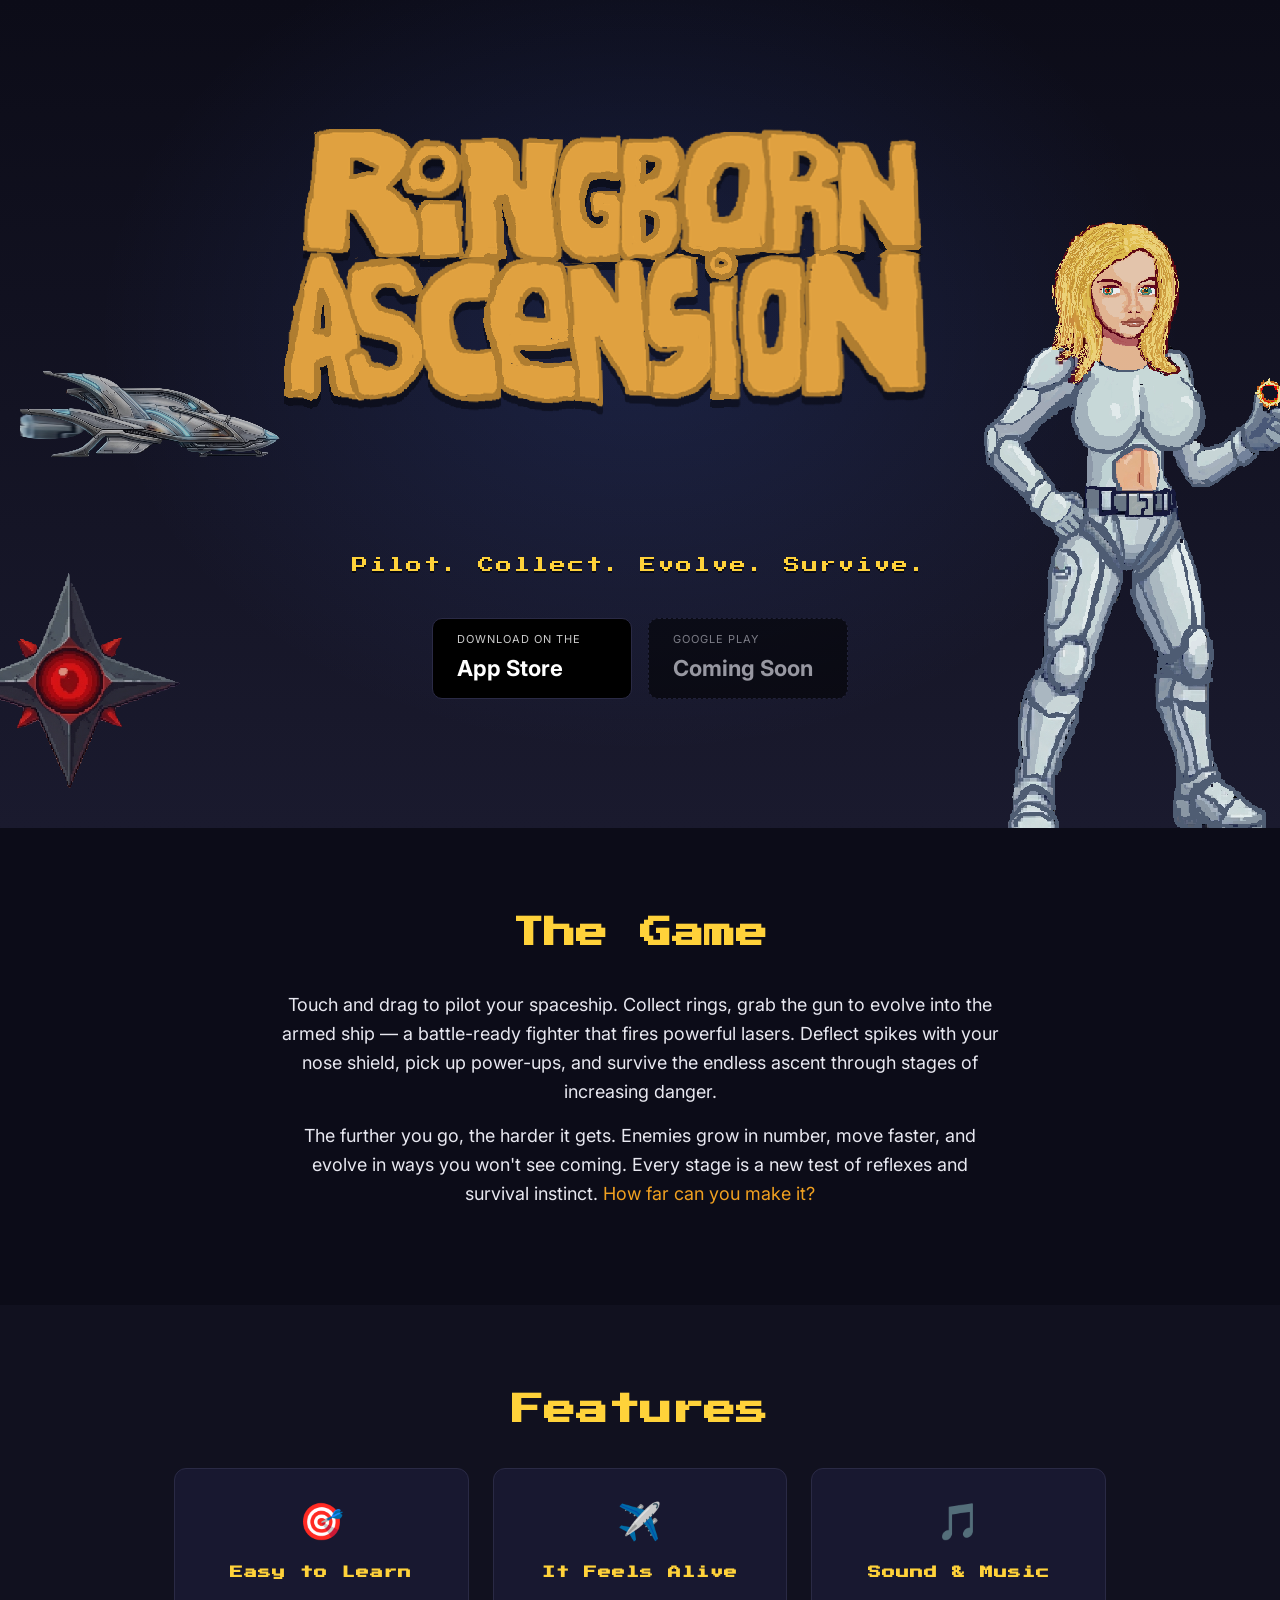
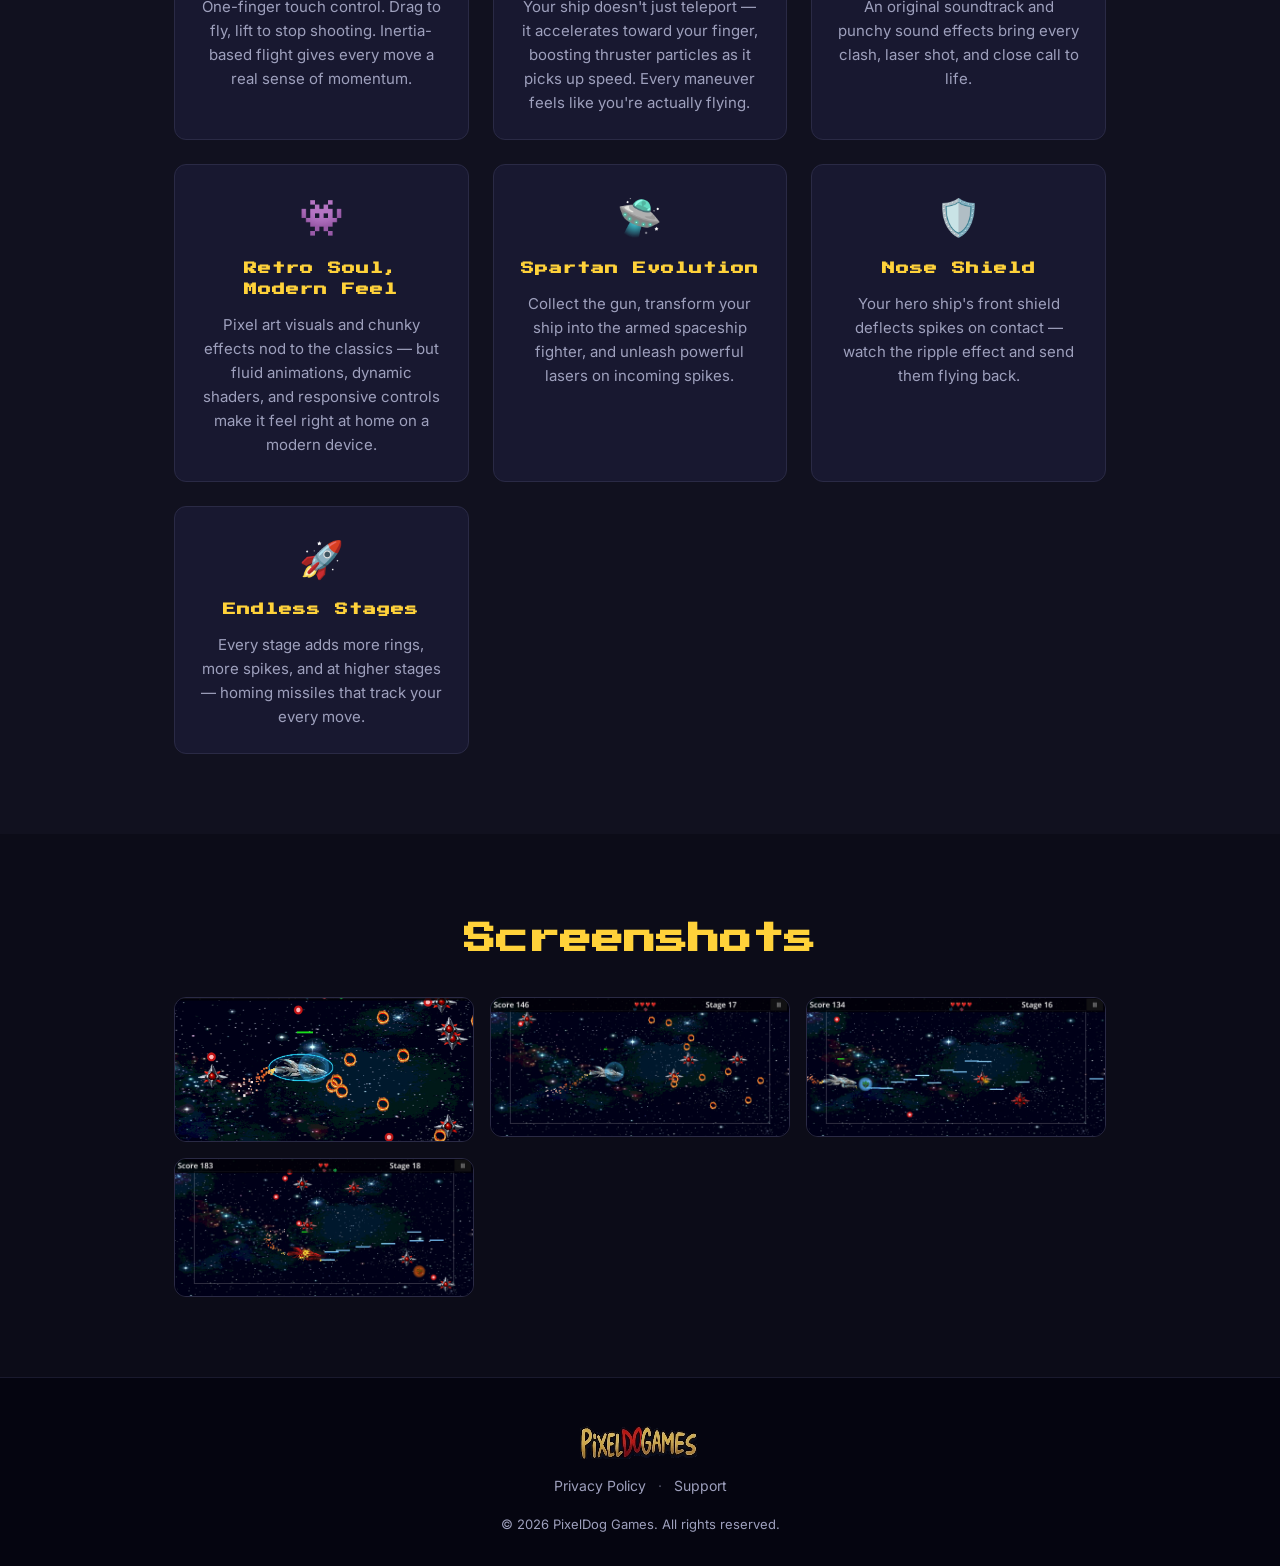
==== index.html @ 8fb65a18 "updated to be a space game" ====
<!doctype html>
<html lang="en">
<head>
  <meta charset="utf-8">
  <meta name="viewport" content="width=device-width, initial-scale=1">
  <title>Ringborn Ascension</title>
  <meta name="description" content="Ringborn Ascension — a fast-paced arcade space shooter by PixelDog Games. Pilot your ship, collect rings, arm your cannon, and survive endless waves of spikes and homing missiles.">
  <meta property="og:title" content="Ringborn Ascension">
  <meta property="og:description" content="Pilot your ship, collect rings, arm your cannon, and survive endless waves of spikes and homing missiles.">
  <meta property="og:image" content="images/title.png">
  <link rel="icon" type="image/png" href="images/hero_ship.png">
  <link rel="preconnect" href="https://fonts.googleapis.com">
  <link rel="preconnect" href="https://fonts.gstatic.com" crossorigin>
  <link href="https://fonts.googleapis.com/css2?family=Press+Start+2P&family=Inter:wght@400;600;700&display=swap" rel="stylesheet">
  <link rel="stylesheet" href="style.css">
</head>
<body>
  <header class="hero">
    <div class="hero-inner">
      <img src="images/title.png" alt="Ringborn Ascension" class="title-img">
      <p class="tagline">Pilot. Collect. Evolve. Survive.</p>

      <div class="store-badges">
        <!-- TODO: replace the # below with your actual App Store and Google Play links -->
        <a href="#" class="badge ios has-tooltip" aria-label="Download on the App Store — under development" data-tooltip="Under Development">
          <span class="badge-prefix">Download on the</span>
          <span class="badge-name">App Store</span>
        </a>
        <span class="badge android coming-soon" aria-label="Google Play — coming soon">
          <span class="badge-prefix">Google Play</span>
          <span class="badge-name">Coming Soon</span>
        </span>
      </div>
    </div>
    <img src="images/spike.png" alt="" class="hero-spike" aria-hidden="true">
    <img src="images/ringlady.png" alt="" class="hero-sprite" aria-hidden="true">
    <img src="images/hero_ship.png" alt="" class="hero-ship-deco" aria-hidden="true">
  </header>

  <section class="about">
    <div class="container">
      <h2>The Game</h2>
      <p>
        Touch and drag to pilot your spaceship. Collect rings, grab the gun to evolve into
        the armed ship — a battle-ready fighter that fires powerful lasers.
        Deflect spikes with your nose shield, pick up power-ups, and survive the
        endless ascent through stages of increasing danger.
      </p>
      <p>
        The further you go, the harder it gets. Enemies grow in number, move faster, and
        evolve in ways you won't see coming. Every stage is a new test of reflexes and survival instinct.
        <em>How far can you make it?</em>
      </p>
    </div>
  </section>

  <section class="features">
    <div class="container">
      <h2>Features</h2>
      <div class="feature-grid">
        <div class="feature">
          <div class="feature-icon">🎯</div>
          <h3>Easy to Learn</h3>
          <p>One-finger touch control. Drag to fly, lift to stop shooting. Inertia-based flight gives every move a real sense of momentum.</p>
        </div>
        <div class="feature">
          <div class="feature-icon">✈️</div>
          <h3>It Feels Alive</h3>
          <p>Your ship doesn't just teleport — it accelerates toward your finger, boosting thruster particles as it picks up speed. Every maneuver feels like you're actually flying.</p>
        </div>
        <div class="feature">
          <div class="feature-icon">🎵</div>
          <h3>Sound & Music</h3>
          <p>An original soundtrack and punchy sound effects bring every clash, laser shot, and close call to life.</p>
        </div>
        <div class="feature">
          <div class="feature-icon">👾</div>
          <h3>Retro Soul, Modern Feel</h3>
          <p>Pixel art visuals and chunky effects nod to the classics — but fluid animations, dynamic shaders, and responsive controls make it feel right at home on a modern device.</p>
        </div>
        <div class="feature">
          <div class="feature-icon">🛸</div>
          <h3>Spartan Evolution</h3>
          <p>Collect the gun, transform your ship into the armed spaceship fighter, and unleash powerful lasers on incoming spikes.</p>
        </div>
        <div class="feature">
          <div class="feature-icon">🛡️</div>
          <h3>Nose Shield</h3>
          <p>Your hero ship's front shield deflects spikes on contact — watch the ripple effect and send them flying back.</p>
        </div>
        <div class="feature">
          <div class="feature-icon">🚀</div>
          <h3>Endless Stages</h3>
          <p>Every stage adds more rings, more spikes, and at higher stages — homing missiles that track your every move.</p>
        </div>
      </div>
    </div>
  </section>

  <!-- <section class="powerups">
    <div class="container">
      <h2>Power-Ups</h2>
      <div class="powerup-grid">
        <div class="powerup">
          <span class="powerup-dot" style="background:#ffffff"></span>
          <div>
            <h4>Health</h4>
            <p>Restores your full health bar.</p>
          </div>
        </div>
        <div class="powerup">
          <span class="powerup-dot" style="background:#2659ff"></span>
          <div>
            <h4>Blue Laser</h4>
            <p>Triples your laser damage — punch through spikes in fewer shots.</p>
          </div>
        </div>
        <div class="powerup">
          <span class="powerup-dot" style="background:#ff66ff"></span>
          <div>
            <h4>Fast Laser</h4>
            <p>Quadruples your fire rate. Hold and watch the bullets fly.</p>
          </div>
        </div>
        <div class="powerup">
          <span class="powerup-dot" style="background:#ff760d"></span>
          <div>
            <h4>Ball Laser</h4>
            <p>Fires a glowing orb that explodes on impact, launching eight lasers in every direction.</p>
          </div>
        </div>
        <div class="powerup">
          <span class="powerup-dot" style="background:#1affd9"></span>
          <div>
            <h4>Shield</h4>
            <p>Five seconds of total invincibility. Run straight through anything.</p>
          </div>
        </div>
        <div class="powerup">
          <span class="powerup-dot" style="background:#ffd933"></span>
          <div>
            <h4>Armor</h4>
            <p>Halves the damage you take from every hit. Your ship glows blue while active.</p>
          </div>
        </div>
      </div>
    </div>
  </section> -->

  <section class="screenshots">
    <div class="container">
      <h2>Screenshots</h2>
      <div class="shot-grid">
        <img src="images/Screenshot1.png" alt="Hero ship with shield deflecting spikes" class="shot">
        <img src="images/Screenshot2.png" alt="Hero ship flying through rings with thruster trail" class="shot">
        <img src="images/Screenshot3.png" alt="Spartan ship firing blue lasers at spikes" class="shot">
        <img src="images/Screenshot4.png" alt="Spartan ship firing blue lasers at spikes" class="shot">
      </div>
    </div>
  </section>

  <div id="lightbox" class="lightbox" role="dialog" aria-modal="true" aria-label="Screenshot preview">
    <button class="lightbox-close" aria-label="Close">&times;</button>
    <img class="lightbox-img" alt="">
  </div>

  <footer>
    <div class="container footer-inner">
      <img src="images/studio.png" alt="PixelDog Games" class="studio-logo">
      <div class="footer-links">
        <a href="privacy.html">Privacy Policy</a>
        <span class="sep">·</span>
        <a href="support.html">Support</a>
      </div>
      <p class="copy">© <span id="year"></span> PixelDog Games. All rights reserved.</p>
    </div>
  </footer>

  <script>
    document.getElementById('year').textContent = new Date().getFullYear();

    // Lightbox
    (function() {
      var lb = document.getElementById('lightbox');
      var lbImg = lb.querySelector('.lightbox-img');
      var closeBtn = lb.querySelector('.lightbox-close');

      document.querySelectorAll('.shot').forEach(function(img) {
        img.addEventListener('click', function() {
          lbImg.src = img.src;
          lbImg.alt = img.alt;
          lb.classList.add('open');
          document.body.style.overflow = 'hidden';
        });
      });

      function close() {
        lb.classList.remove('open');
        document.body.style.overflow = '';
        lbImg.src = '';
      }

      closeBtn.addEventListener('click', close);
      lb.addEventListener('click', function(e) {
        if (e.target === lb) close();
      });
      document.addEventListener('keydown', function(e) {
        if (e.key === 'Escape' && lb.classList.contains('open')) close();
      });
    })();
  </script>
</body>
</html>
---- style.css ----
/* ===== Base ===== */
:root {
  --bg: #0c0c18;
  --panel: #11111f;
  --panel-2: #181830;
  --gold: #ffd23a;
  --gold-2: #f0a020;
  --text: #e8e8f0;
  --muted: #9ea0bd;
  --accent: #4d7cff;
}

* { box-sizing: border-box; }

html, body {
  margin: 0;
  padding: 0;
  background: var(--bg);
  color: var(--text);
  font-family: 'Inter', -apple-system, BlinkMacSystemFont, sans-serif;
  line-height: 1.6;
}

a { color: var(--accent); text-decoration: none; }
a:hover { text-decoration: underline; }

.container { max-width: 980px; margin: 0 auto; padding: 0 24px; }

/* ===== Hero ===== */
.hero {
  position: relative;
  min-height: 92vh;
  display: flex;
  align-items: center;
  justify-content: center;
  text-align: center;
  background:
    radial-gradient(ellipse at 50% 40%, rgba(77, 124, 255, 0.15), transparent 60%),
    linear-gradient(180deg, #0c0c18 0%, #1a1a2e 100%);
  overflow: hidden;
  padding: 60px 24px 120px;
}

.hero-inner { position: relative; z-index: 2; max-width: 800px; }

.title-img {
  max-width: 100%;
  width: min(720px, 90vw);
  height: auto;
  image-rendering: pixelated;
  image-rendering: crisp-edges;
  filter: drop-shadow(0 8px 0 rgba(0, 0, 0, 0.4));
}

.tagline {
  font-family: 'Press Start 2P', monospace;
  font-size: clamp(12px, 1.4vw, 16px);
  color: var(--gold);
  letter-spacing: 2px;
  margin: 20px 0 40px;
  text-shadow: 0 2px 0 rgba(0, 0, 0, 0.6);
}

.hero-sprite {
  position: absolute;
  right: -20px;
  bottom: -10px;
  width: min(320px, 28vw);
  opacity: 0.92;
  image-rendering: pixelated;
  image-rendering: crisp-edges;
  pointer-events: none;
  z-index: 1;
}

.hero-ship-deco {
  position: absolute;
  left: 20px;
  top: 50%;
  transform: translateY(-50%);
  width: min(260px, 22vw);
  opacity: 0.70;
  image-rendering: pixelated;
  image-rendering: crisp-edges;
  pointer-events: none;
  z-index: 1;
  animation: shipFloat 5s ease-in-out infinite;
}

@keyframes shipFloat {
  0%, 100% { transform: translateY(-50%) translateY(0px); }
  50%       { transform: translateY(-50%) translateY(-18px); }
}

.hero-spike {
  position: absolute;
  left: -40px;
  bottom: 40px;
  width: min(220px, 22vw);
  opacity: 0.85;
  image-rendering: pixelated;
  pointer-events: none;
  z-index: 1;
  animation: spikeBob 4s ease-in-out infinite;
}

@keyframes spikeBob {
  0%, 100% { transform: translateY(0) rotate(0deg); }
  50%      { transform: translateY(-20px) rotate(8deg); }
}

/* ===== Store badges ===== */
.store-badges {
  display: flex;
  gap: 16px;
  justify-content: center;
  flex-wrap: wrap;
}

.badge {
  display: inline-flex;
  flex-direction: column;
  align-items: flex-start;
  padding: 12px 24px;
  background: #000;
  border: 1px solid #2a2a45;
  border-radius: 10px;
  color: #fff;
  text-decoration: none;
  font-family: 'Inter', sans-serif;
  transition: transform 0.15s ease, border-color 0.15s ease;
  min-width: 200px;
}

.badge:hover {
  transform: translateY(-2px);
  border-color: var(--gold);
  text-decoration: none;
}

.badge.coming-soon {
  opacity: 0.55;
  cursor: default;
  border-style: dashed;
}

.badge.coming-soon:hover {
  transform: none;
  border-color: #2a2a45;
}

/* ===== Tooltip ===== */
.has-tooltip { position: relative; }

.has-tooltip::before,
.has-tooltip::after {
  position: absolute;
  left: 50%;
  transform: translateX(-50%) translateY(4px);
  opacity: 0;
  pointer-events: none;
  transition: opacity 0.15s ease, transform 0.15s ease;
}

.has-tooltip::before {
  content: attr(data-tooltip);
  bottom: calc(100% + 10px);
  background: var(--gold);
  color: #1a1a2e;
  font-family: 'Press Start 2P', monospace;
  font-size: 11px;
  letter-spacing: 1px;
  padding: 8px 14px;
  border-radius: 6px;
  white-space: nowrap;
  box-shadow: 0 4px 12px rgba(0, 0, 0, 0.5);
}

.has-tooltip::after {
  content: '';
  bottom: calc(100% + 4px);
  border: 6px solid transparent;
  border-top-color: var(--gold);
}

.has-tooltip:hover::before,
.has-tooltip:hover::after,
.has-tooltip:focus::before,
.has-tooltip:focus::after {
  opacity: 1;
  transform: translateX(-50%) translateY(0);
}

.badge-prefix {
  font-size: 11px;
  color: #cccccc;
  text-transform: uppercase;
  letter-spacing: 1px;
}

.badge-name {
  font-size: 22px;
  font-weight: 700;
  margin-top: 2px;
}

/* ===== Sections ===== */
section { padding: 80px 0; }

section h2 {
  font-family: 'Press Start 2P', monospace;
  font-size: clamp(22px, 3vw, 32px);
  color: var(--gold);
  margin: 0 0 32px;
  text-align: center;
}

.about p {
  font-size: 18px;
  color: var(--text);
  max-width: 720px;
  margin: 0 auto 16px;
  text-align: center;
}

.about em { color: var(--gold-2); font-style: normal; }

/* ===== Features ===== */
.features { background: var(--panel); }

.feature-grid {
  display: grid;
  grid-template-columns: repeat(auto-fit, minmax(220px, 1fr));
  gap: 24px;
}

.feature {
  background: var(--panel-2);
  border: 1px solid #2a2a45;
  border-radius: 12px;
  padding: 24px;
  text-align: center;
  transition: border-color 0.2s ease, transform 0.2s ease;
}

.feature:hover {
  border-color: var(--gold);
  transform: translateY(-2px);
}

.feature-icon { font-size: 36px; margin-bottom: 12px; }

.feature h3 {
  font-family: 'Press Start 2P', monospace;
  font-size: 13px;
  color: var(--gold);
  margin: 0 0 12px;
  letter-spacing: 1px;
}

.feature p { color: var(--muted); margin: 0; font-size: 15px; }

/* ===== Power-ups ===== */
.powerups { background: var(--panel); }

.powerup-grid {
  display: grid;
  grid-template-columns: repeat(auto-fit, minmax(280px, 1fr));
  gap: 18px;
}

.powerup {
  display: flex;
  align-items: flex-start;
  gap: 16px;
  background: var(--panel-2);
  border: 1px solid #2a2a45;
  border-radius: 12px;
  padding: 20px;
  transition: border-color 0.2s ease, transform 0.2s ease;
}

.powerup:hover {
  border-color: var(--gold);
  transform: translateY(-2px);
}

.powerup-dot {
  display: block;
  flex: 0 0 24px;
  width: 24px;
  height: 24px;
  border-radius: 50%;
  margin-top: 4px;
  box-shadow: 0 0 12px currentColor;
}

.powerup h4 {
  font-family: 'Press Start 2P', monospace;
  font-size: 13px;
  color: var(--gold);
  margin: 0 0 8px;
  letter-spacing: 1px;
}

.powerup p {
  color: var(--muted);
  margin: 0;
  font-size: 14px;
  line-height: 1.5;
}

/* ===== Screenshots ===== */
.hint {
  text-align: center;
  color: var(--muted);
  font-size: 14px;
  margin: -16px 0 32px;
}

.hint code {
  background: var(--panel-2);
  padding: 2px 8px;
  border-radius: 4px;
  color: var(--gold);
  font-size: 13px;
}

.shot-grid {
  display: grid;
  grid-template-columns: repeat(auto-fit, minmax(240px, 1fr));
  gap: 16px;
}

.shot {
  width: 100%;
  height: auto;
  border-radius: 12px;
  border: 1px solid #2a2a45;
  background: var(--panel-2);
  display: block;
  transition: transform 0.2s ease, border-color 0.2s ease;
}

.shot:hover {
  transform: translateY(-4px);
  border-color: var(--gold);
  cursor: zoom-in;
}

/* ===== Lightbox ===== */
.lightbox {
  position: fixed;
  inset: 0;
  background: rgba(0, 0, 0, 0.92);
  display: none;
  align-items: center;
  justify-content: center;
  z-index: 1000;
  padding: 40px;
  cursor: zoom-out;
}

.lightbox.open { display: flex; }

.lightbox-img {
  max-width: 100%;
  max-height: 100%;
  border-radius: 12px;
  border: 1px solid var(--gold);
  box-shadow: 0 20px 60px rgba(0, 0, 0, 0.6);
  image-rendering: auto;
}

.lightbox-close {
  position: absolute;
  top: 20px;
  right: 24px;
  background: transparent;
  border: none;
  color: #fff;
  font-size: 48px;
  line-height: 1;
  cursor: pointer;
  padding: 8px 16px;
  font-family: inherit;
  opacity: 0.7;
  transition: opacity 0.15s ease;
}

.lightbox-close:hover { opacity: 1; }

/* ===== Footer ===== */
footer {
  background: #050510;
  padding: 48px 0 32px;
  border-top: 1px solid #1a1a2e;
}

.footer-inner {
  display: flex;
  flex-direction: column;
  align-items: center;
  gap: 16px;
}

.studio-logo {
  width: 120px;
  height: auto;
  opacity: 0.85;
  image-rendering: pixelated;
}

.footer-links { color: var(--muted); font-size: 14px; }
.footer-links a { color: var(--muted); }
.footer-links a:hover { color: var(--gold); }
.sep { margin: 0 8px; opacity: 0.5; }

.copy { color: var(--muted); font-size: 13px; margin: 0; }

/* ===== Mobile ===== */
@media (max-width: 720px) {
  .hero { min-height: auto; padding: 60px 20px 80px; }
  .hero-sprite, .hero-spike, .hero-ship-deco { display: none; }
  section { padding: 56px 0; }
  .badge { min-width: 0; flex: 1; }
}
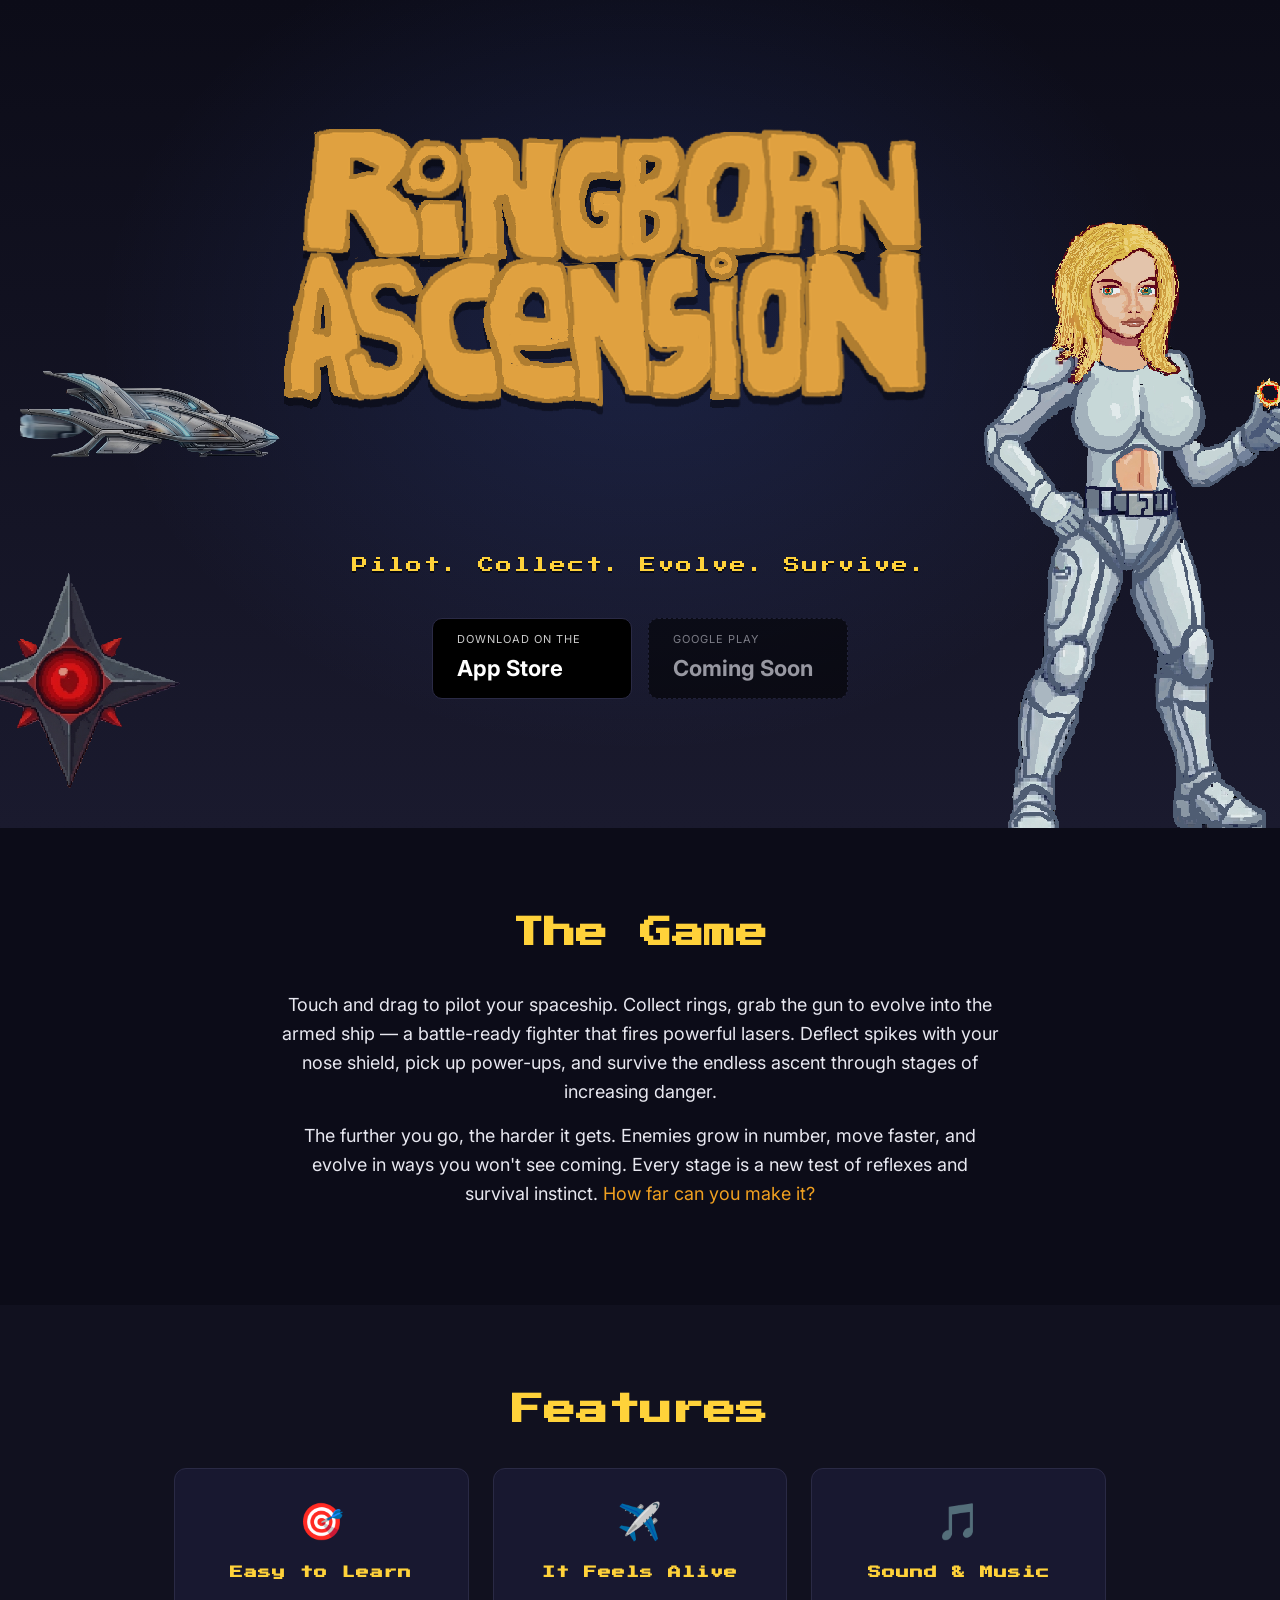
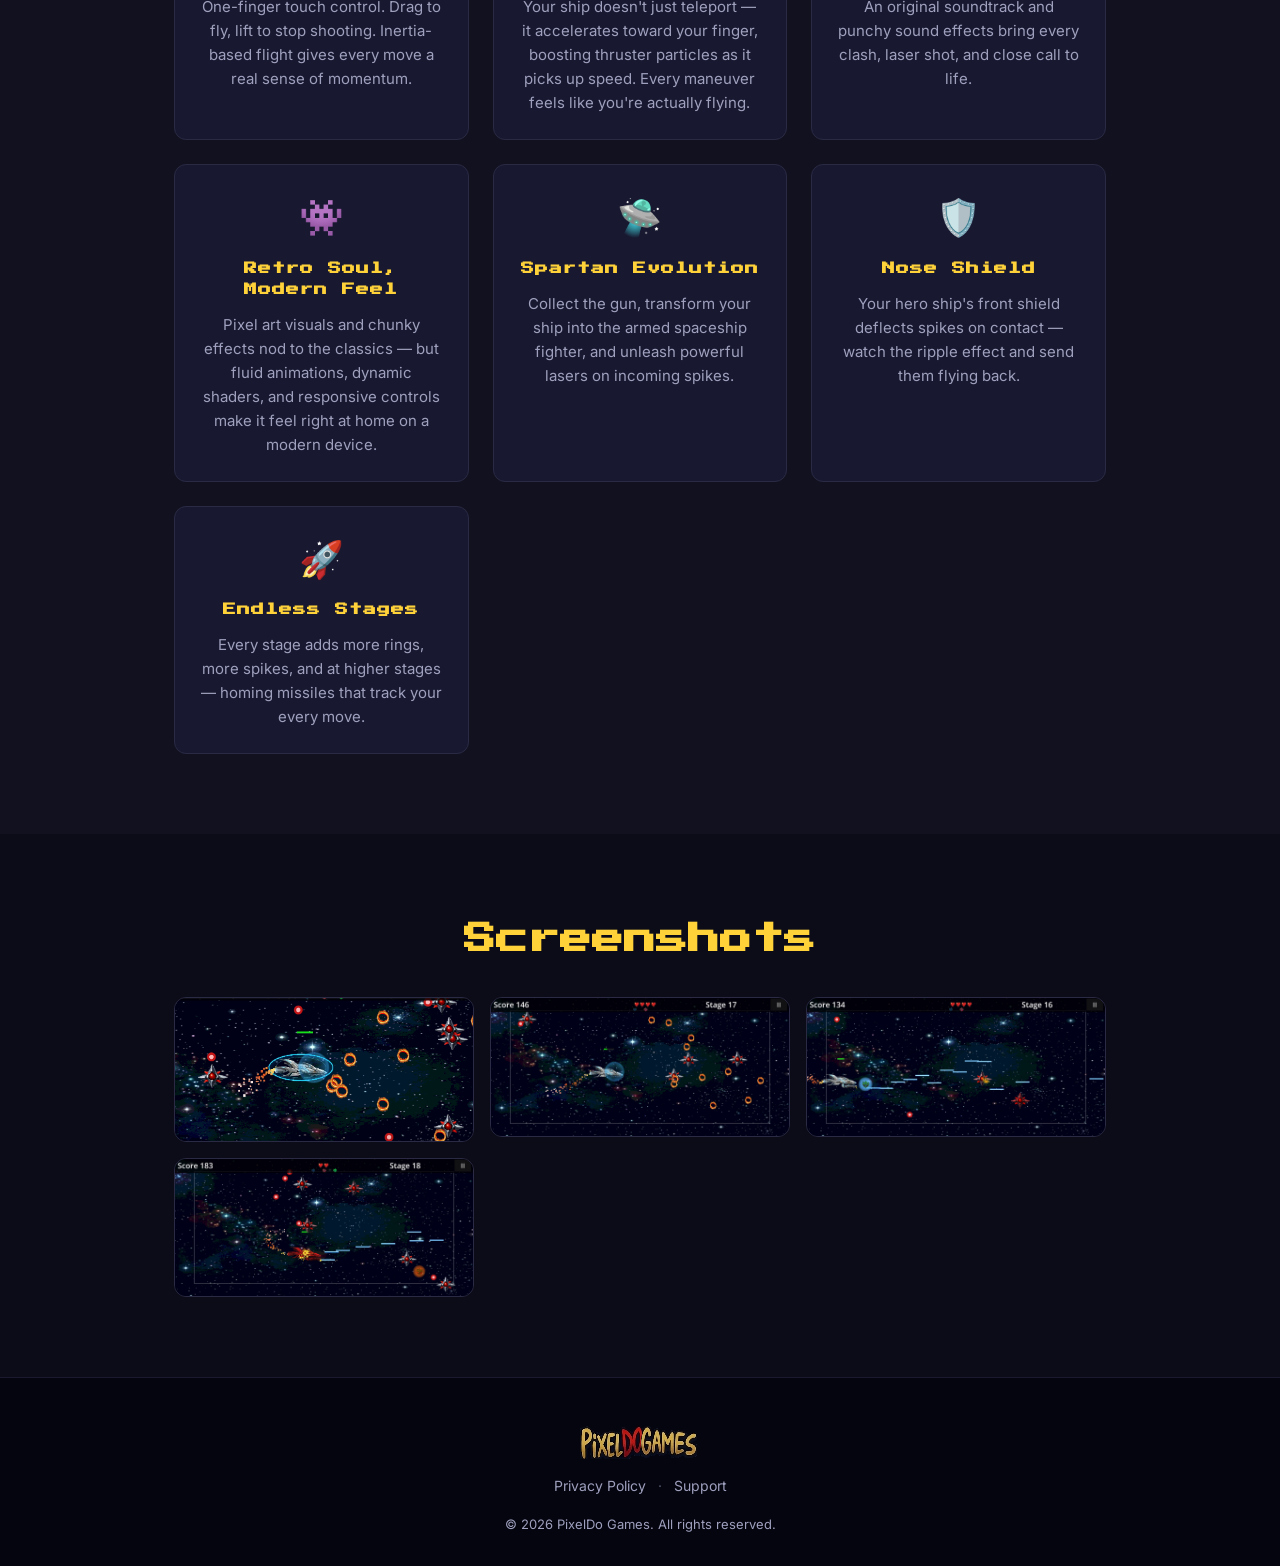
==== commit af0f9f35: "updated to be a space game" ====
--- a/index.html
+++ b/index.html
@@ -4,7 +4,7 @@
   <meta charset="utf-8">
   <meta name="viewport" content="width=device-width, initial-scale=1">
   <title>Ringborn Ascension</title>
-  <meta name="description" content="Ringborn Ascension — a fast-paced arcade space shooter by PixelDog Games. Pilot your ship, collect rings, arm your cannon, and survive endless waves of spikes and homing missiles.">
+  <meta name="description" content="Ringborn Ascension — a fast-paced arcade space shooter by PixelDo Games. Pilot your ship, collect rings, arm your cannon, and survive endless waves of spikes and homing missiles.">
   <meta property="og:title" content="Ringborn Ascension">
   <meta property="og:description" content="Pilot your ship, collect rings, arm your cannon, and survive endless waves of spikes and homing missiles.">
   <meta property="og:image" content="images/title.png">
@@ -166,13 +166,13 @@
 
   <footer>
     <div class="container footer-inner">
-      <img src="images/studio.png" alt="PixelDog Games" class="studio-logo">
+      <img src="images/studio.png" alt="PixelDo Games" class="studio-logo">
       <div class="footer-links">
         <a href="privacy.html">Privacy Policy</a>
         <span class="sep">·</span>
         <a href="support.html">Support</a>
       </div>
-      <p class="copy">© <span id="year"></span> PixelDog Games. All rights reserved.</p>
+      <p class="copy">© <span id="year"></span> PixelDo Games. All rights reserved.</p>
     </div>
   </footer>
 
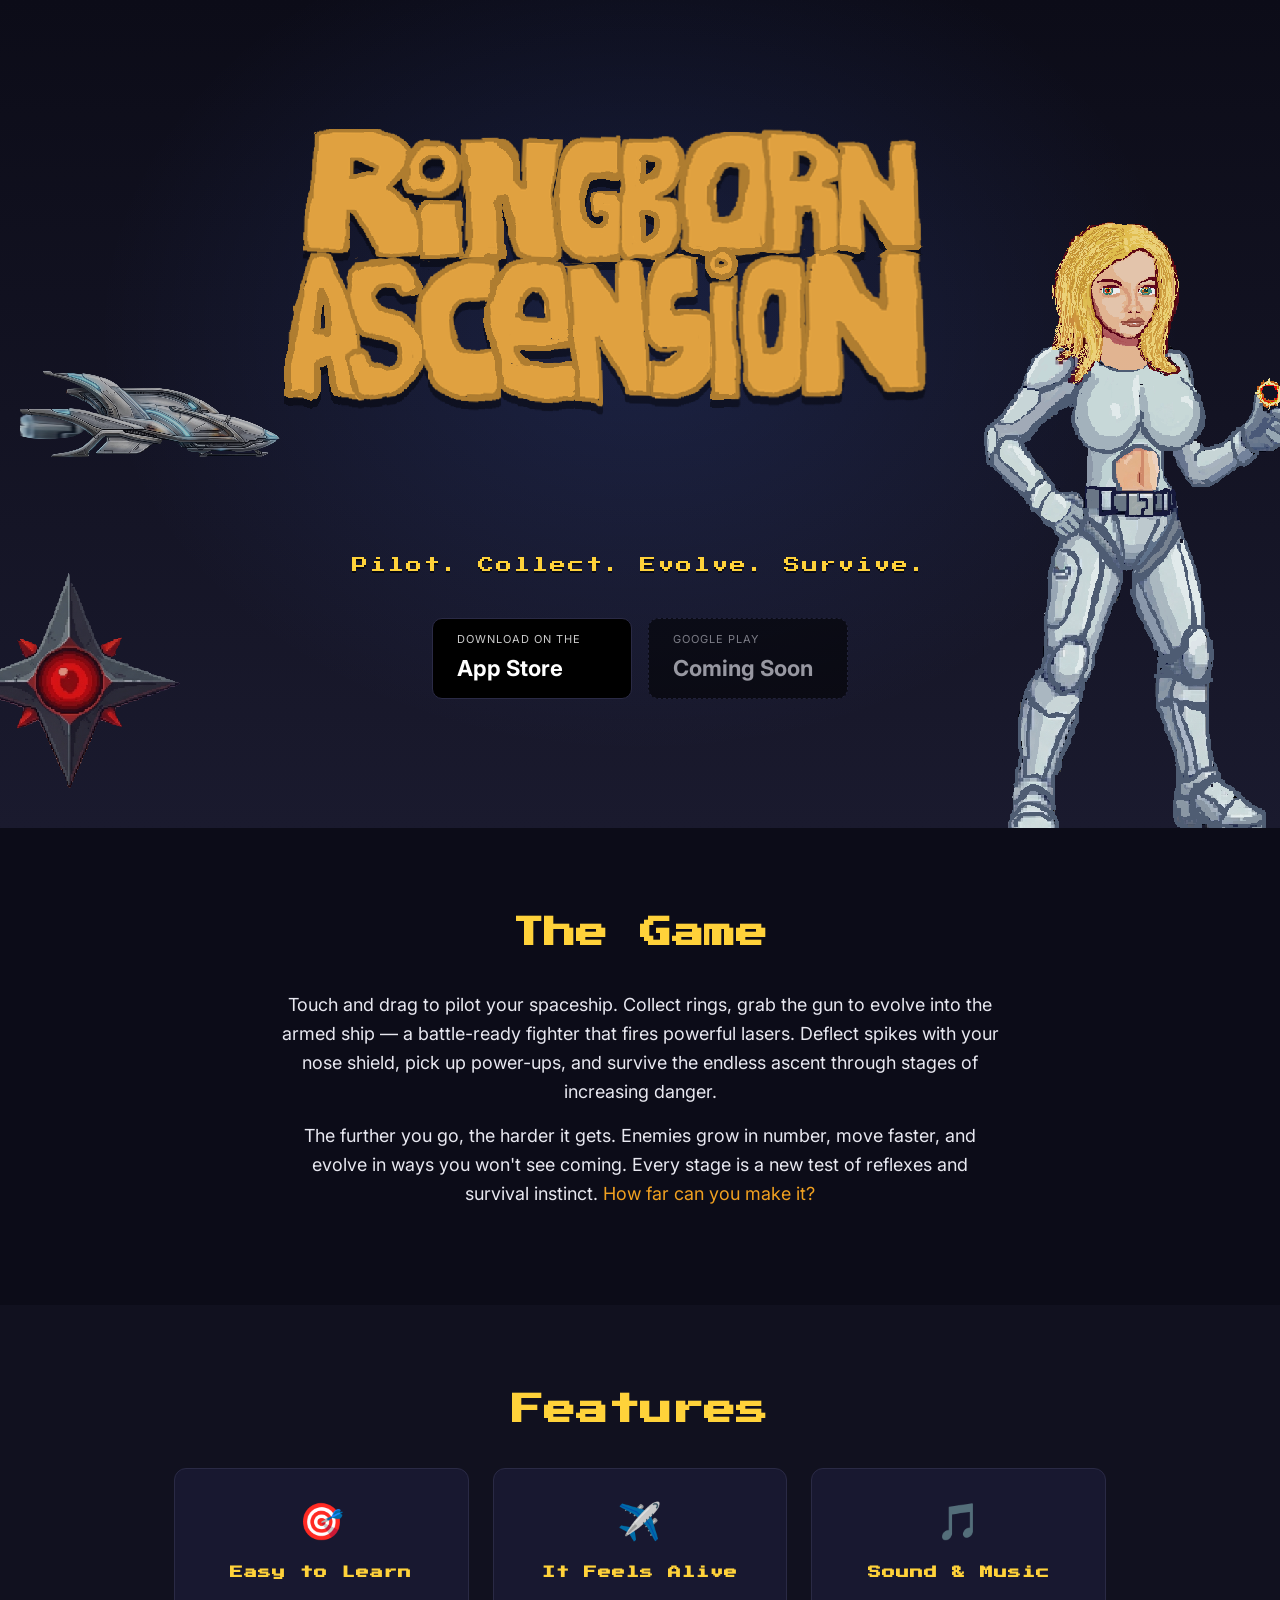
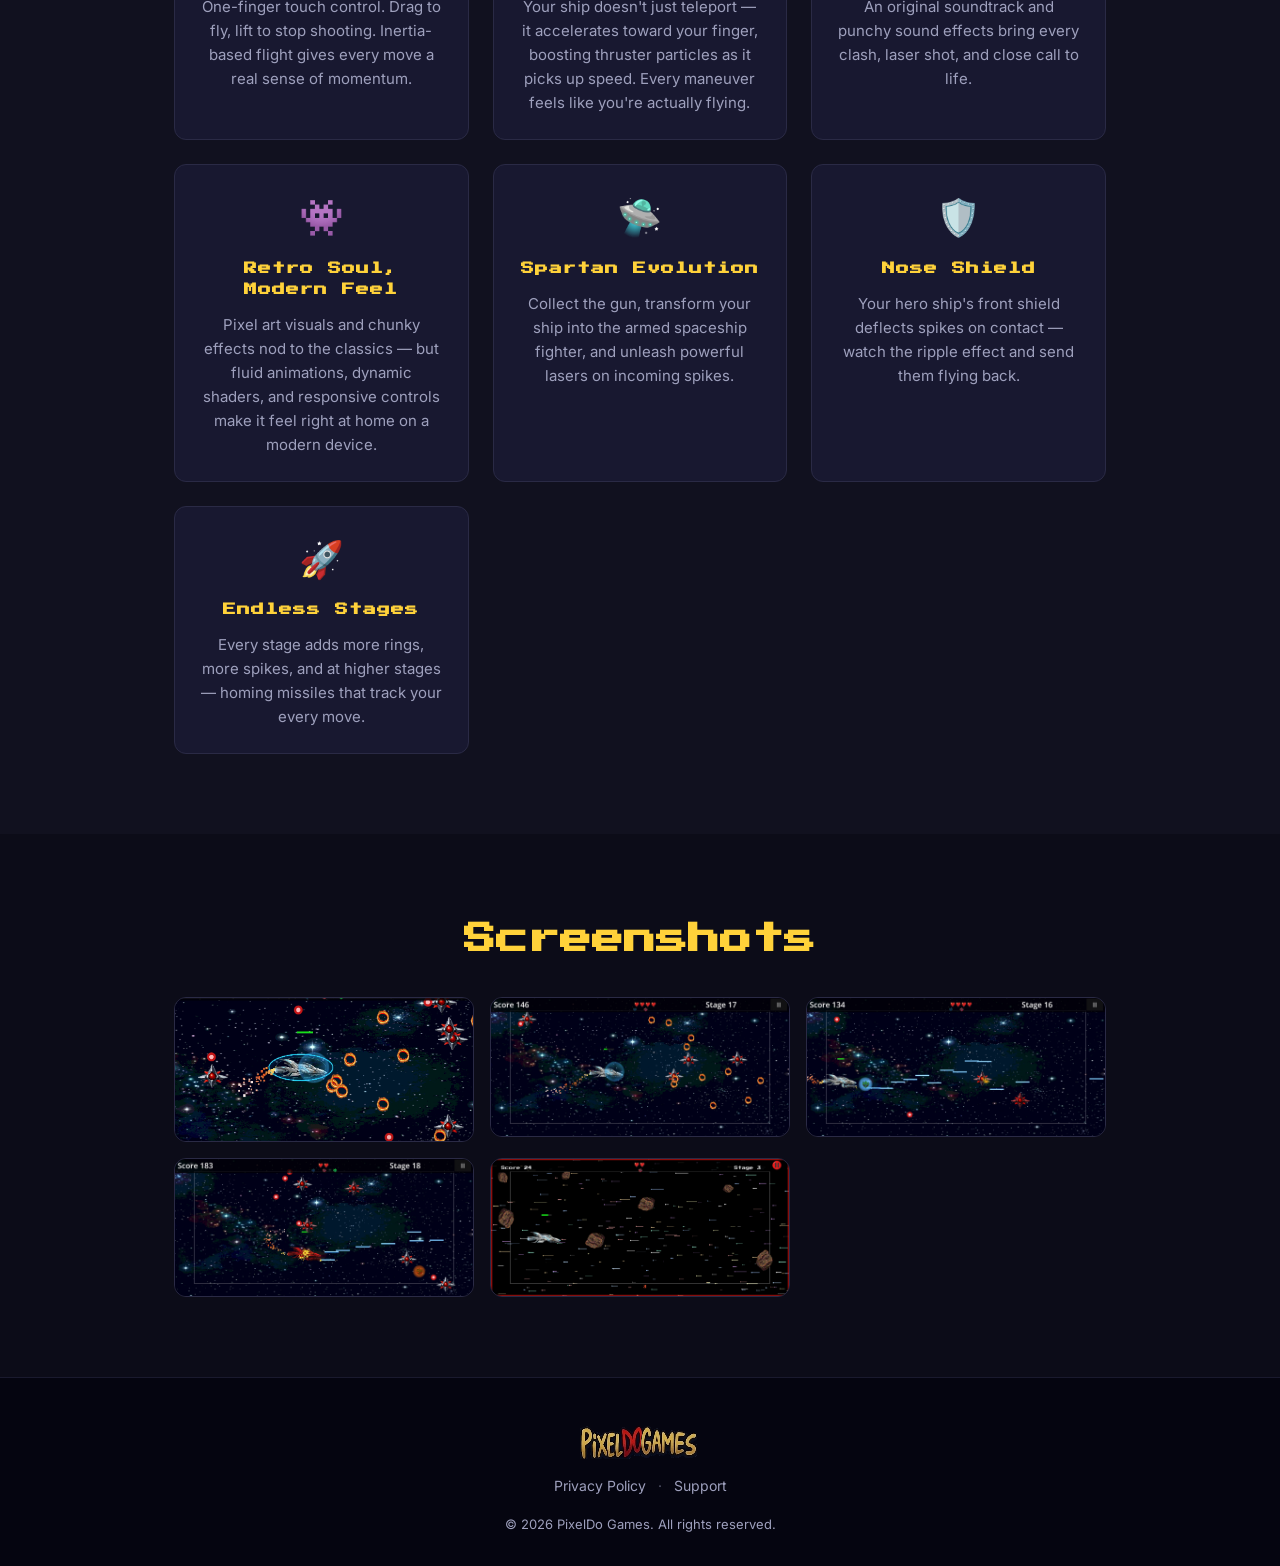
==== commit feaa389c: "fix a lot of the code and improved" ====
--- a/index.html
+++ b/index.html
@@ -155,6 +155,7 @@
         <img src="images/Screenshot2.png" alt="Hero ship flying through rings with thruster trail" class="shot">
         <img src="images/Screenshot3.png" alt="Spartan ship firing blue lasers at spikes" class="shot">
         <img src="images/Screenshot4.png" alt="Spartan ship firing blue lasers at spikes" class="shot">
+        <img src="images/Screenshot5.png" alt="Spartan ship firing blue lasers at spikes" class="shot">
       </div>
     </div>
   </section>
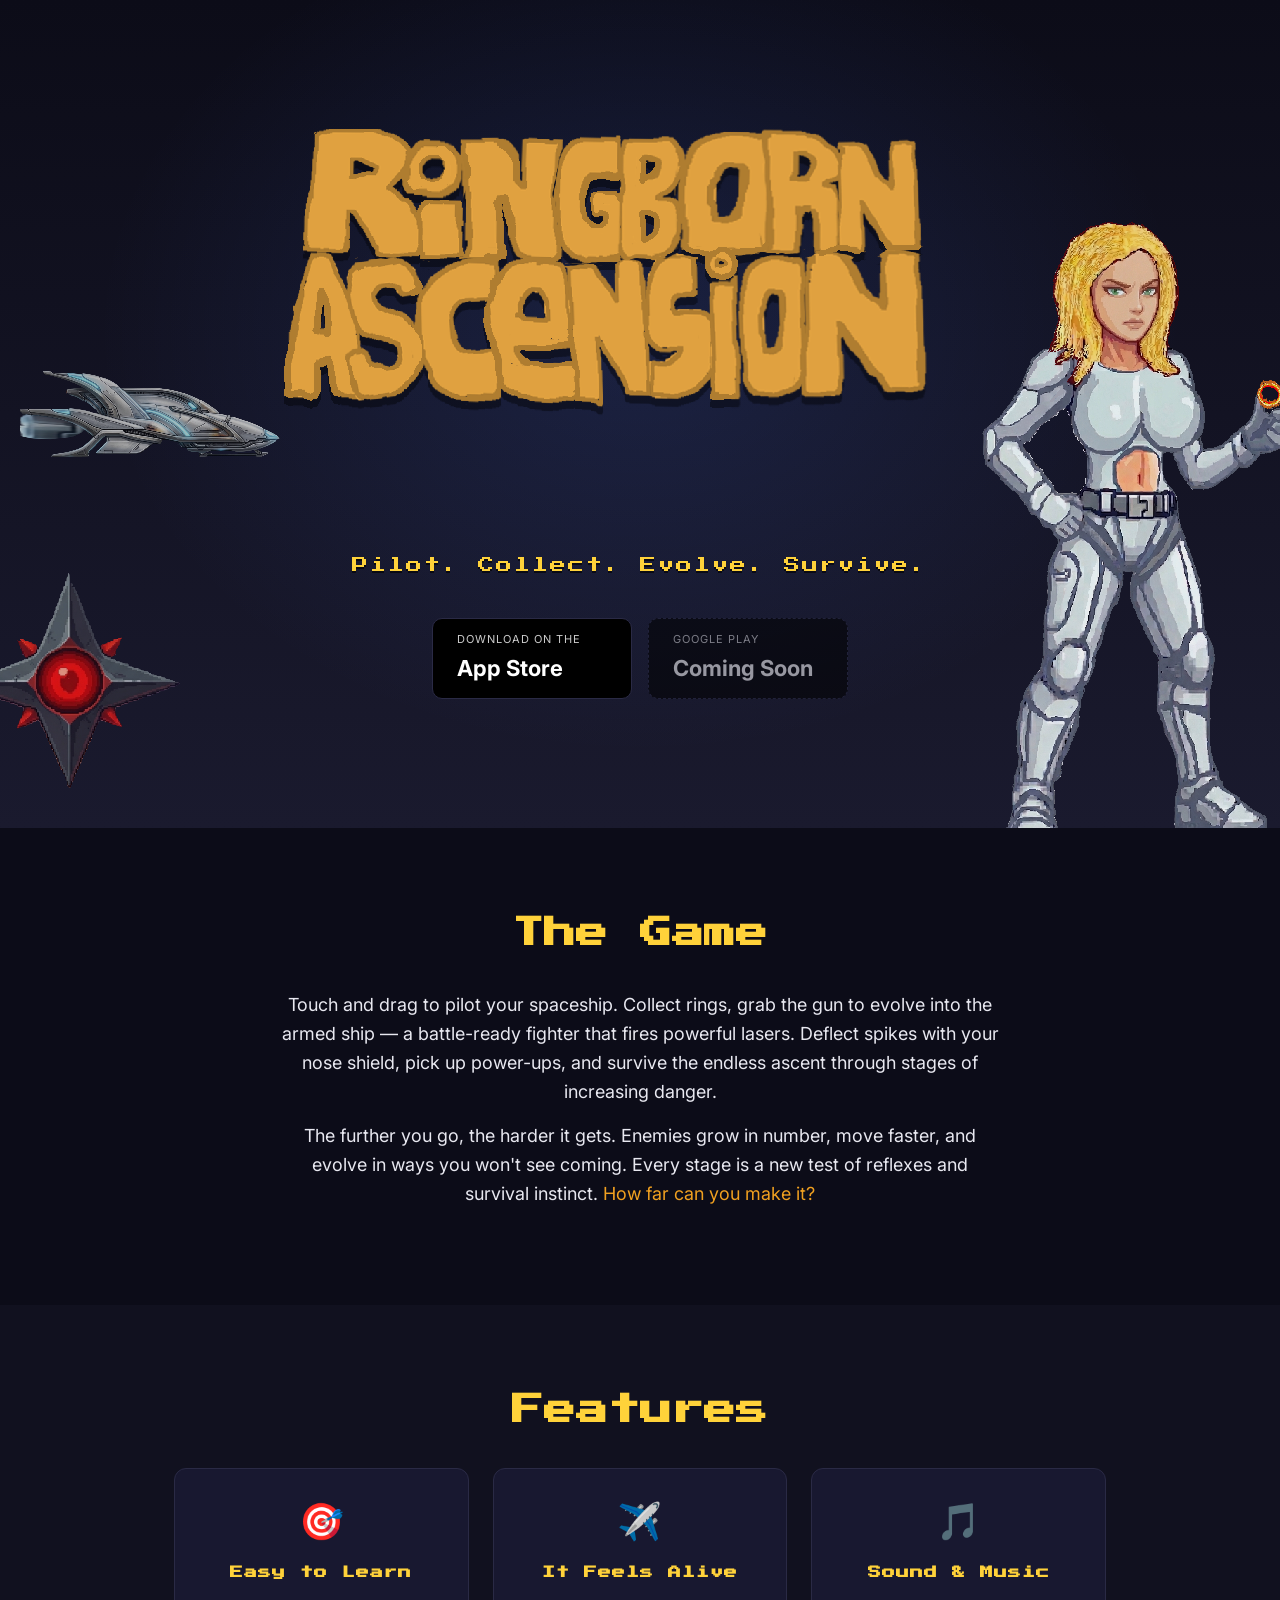
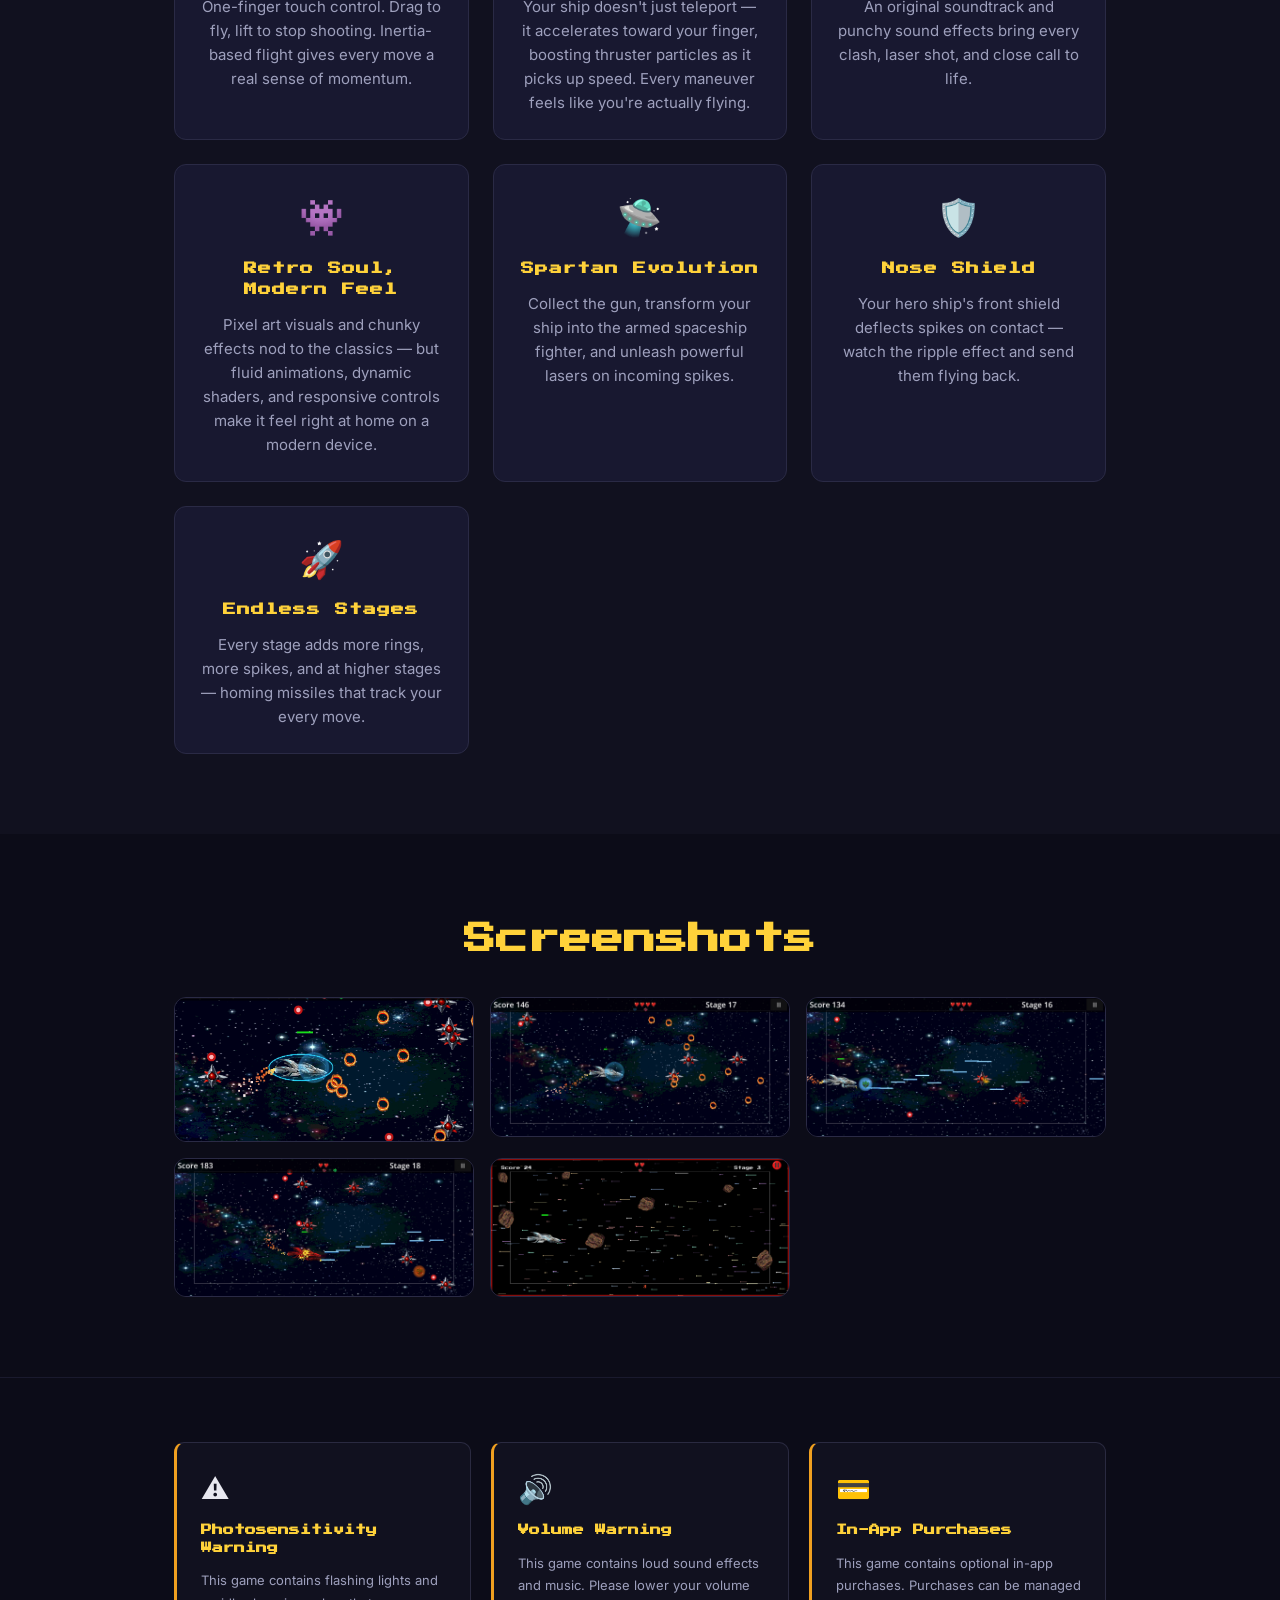
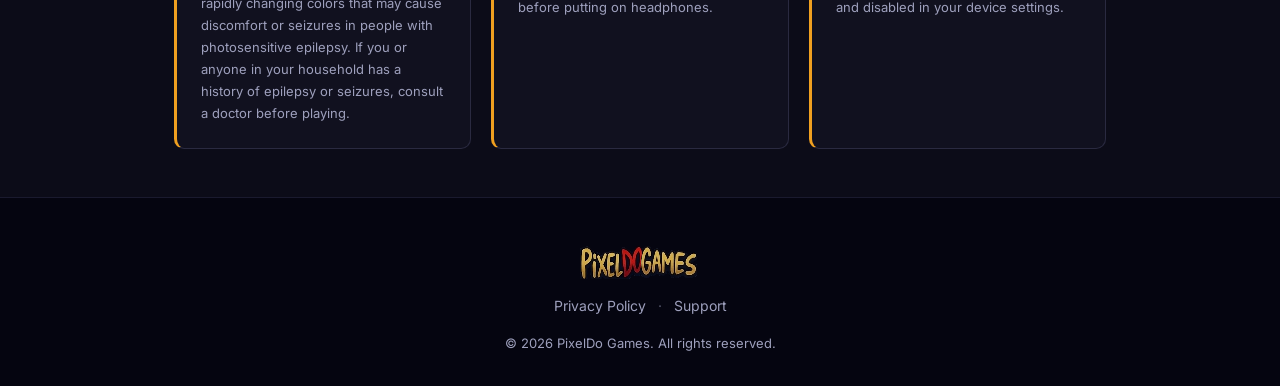
==== commit fb93360c: "changed rebecca and images and added google verifcation" ====
--- a/index.html
+++ b/index.html
@@ -165,6 +165,28 @@
     <img class="lightbox-img" alt="">
   </div>
 
+  <section class="warnings">
+    <div class="container">
+      <div class="warning-grid">
+        <div class="warning-card">
+          <div class="warning-icon">⚠️</div>
+          <h3>Photosensitivity Warning</h3>
+          <p>This game contains flashing lights and rapidly changing colors that may cause discomfort or seizures in people with photosensitive epilepsy. If you or anyone in your household has a history of epilepsy or seizures, consult a doctor before playing.</p>
+        </div>
+        <div class="warning-card">
+          <div class="warning-icon">🔊</div>
+          <h3>Volume Warning</h3>
+          <p>This game contains loud sound effects and music. Please lower your volume before putting on headphones.</p>
+        </div>
+        <div class="warning-card">
+          <div class="warning-icon">💳</div>
+          <h3>In-App Purchases</h3>
+          <p>This game contains optional in-app purchases. Purchases can be managed and disabled in your device settings.</p>
+        </div>
+      </div>
+    </div>
+  </section>
+
   <footer>
     <div class="container footer-inner">
       <img src="images/studio.png" alt="PixelDo Games" class="studio-logo">
--- a/style.css
+++ b/style.css
@@ -390,6 +390,47 @@
 
 .lightbox-close:hover { opacity: 1; }
 
+/* ===== Warnings ===== */
+.warnings {
+  background: var(--bg);
+  padding: 64px 0 48px;
+  border-top: 1px solid #1a1a2e;
+}
+
+.warning-grid {
+  display: grid;
+  grid-template-columns: repeat(auto-fit, minmax(260px, 1fr));
+  gap: 20px;
+}
+
+.warning-card {
+  background: var(--panel);
+  border: 1px solid #2a2a40;
+  border-left: 3px solid var(--gold-2);
+  border-radius: 10px;
+  padding: 24px;
+}
+
+.warning-icon {
+  font-size: 28px;
+  margin-bottom: 10px;
+}
+
+.warning-card h3 {
+  font-family: 'Press Start 2P', monospace;
+  font-size: 11px;
+  color: var(--gold);
+  margin: 0 0 12px;
+  line-height: 1.6;
+}
+
+.warning-card p {
+  font-size: 13px;
+  color: var(--muted);
+  margin: 0;
+  line-height: 1.7;
+}
+
 /* ===== Footer ===== */
 footer {
   background: #050510;
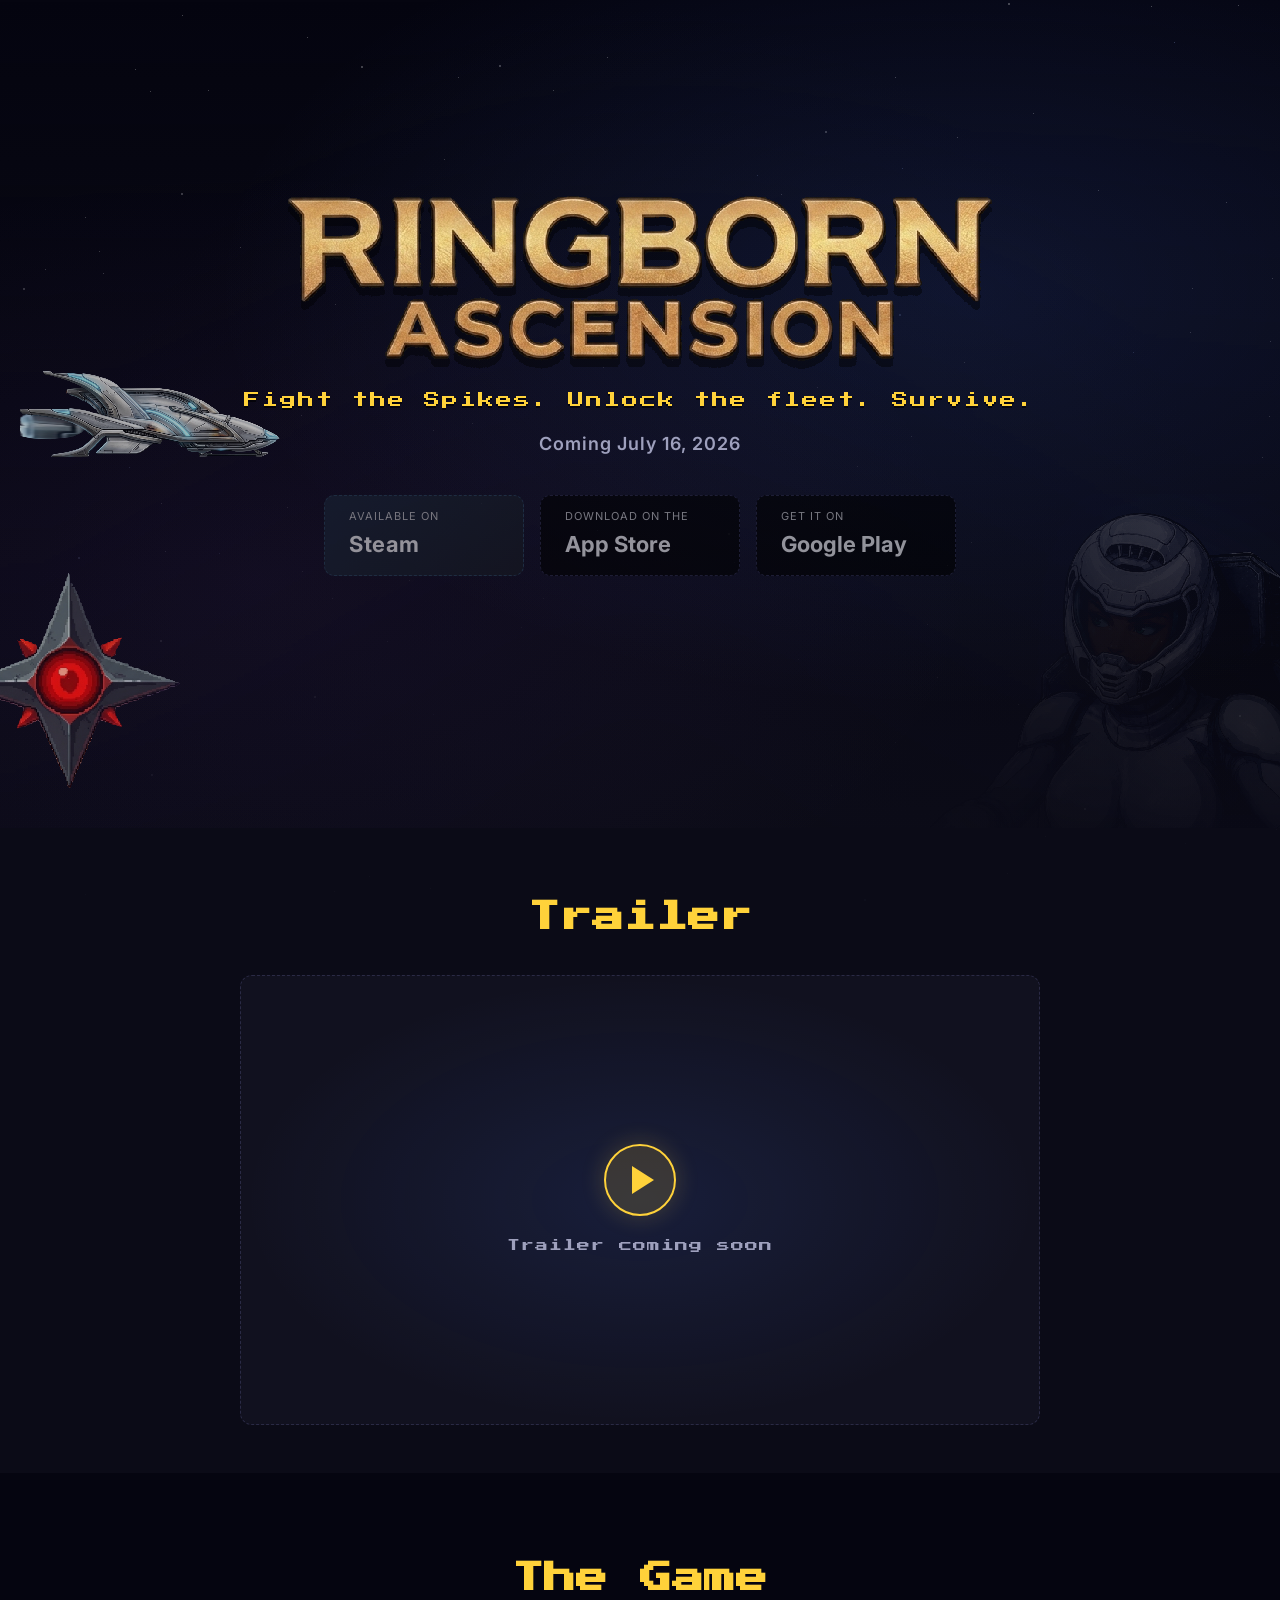
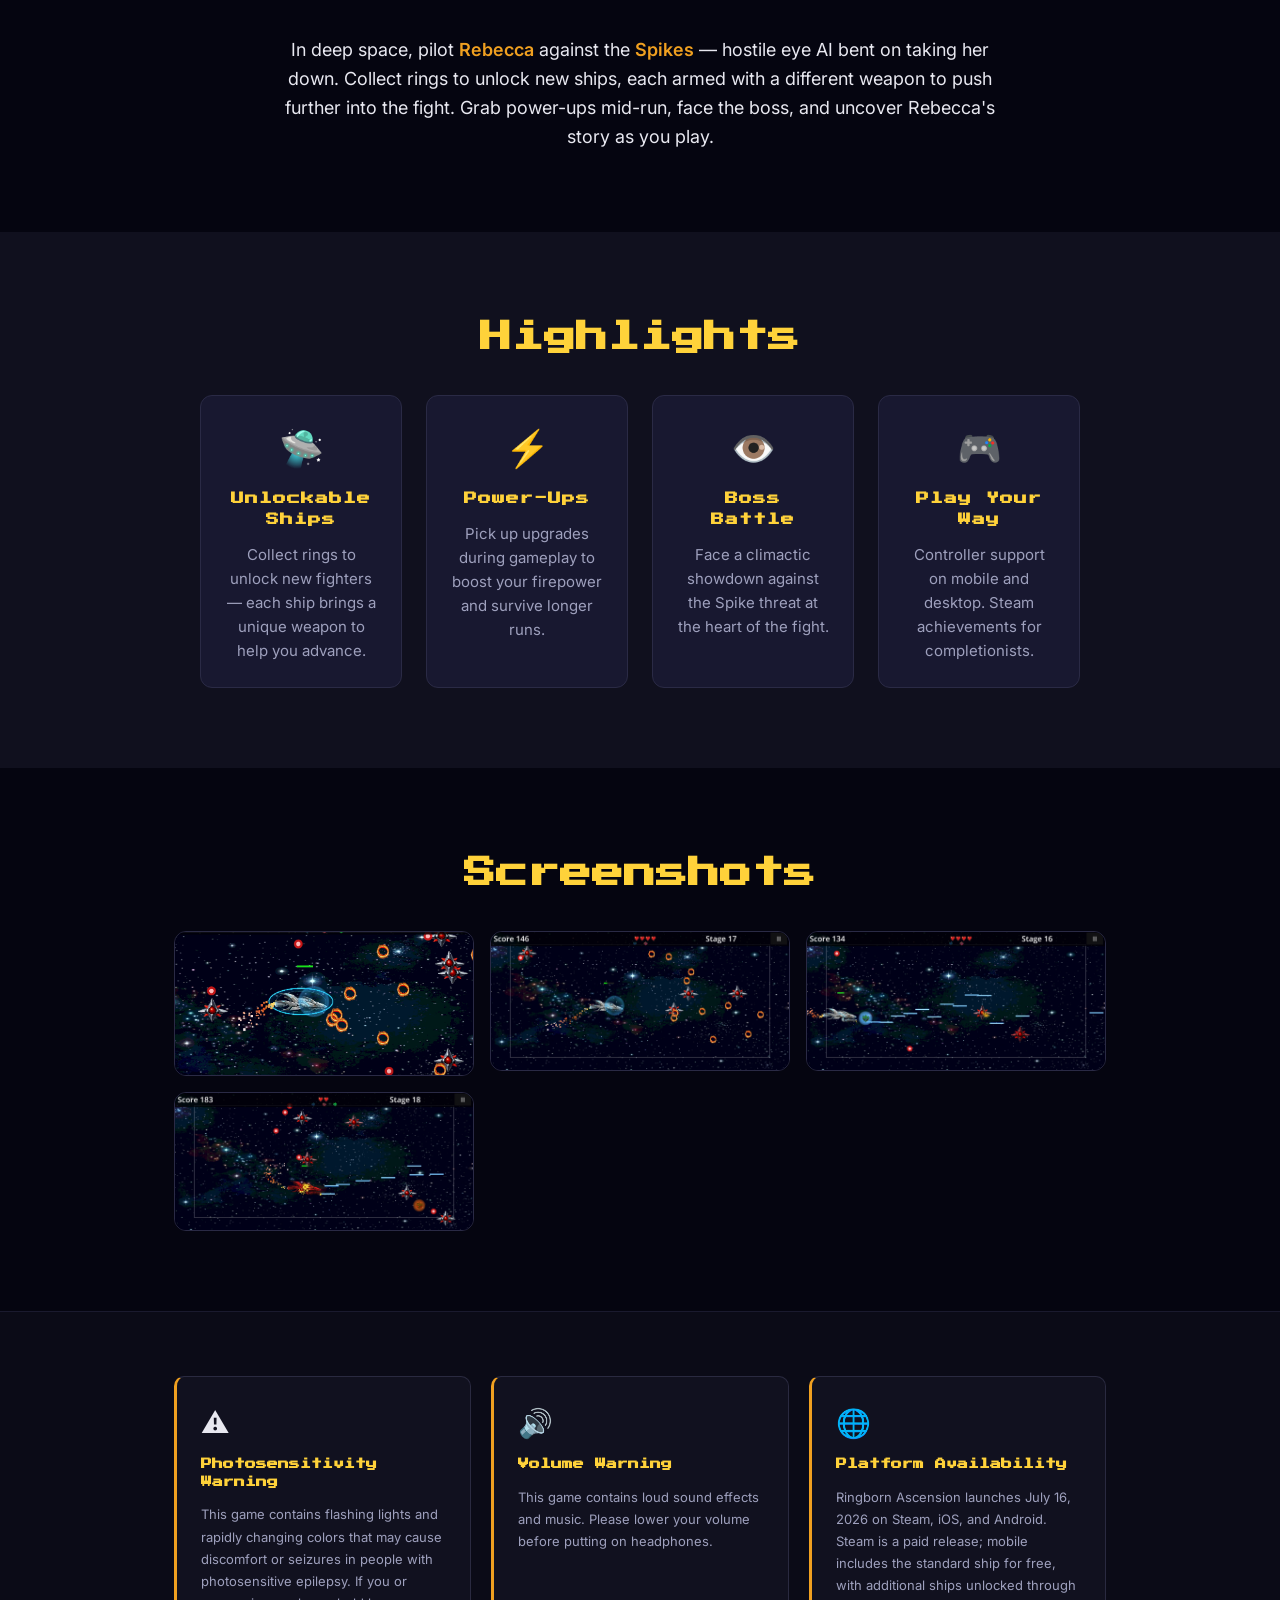
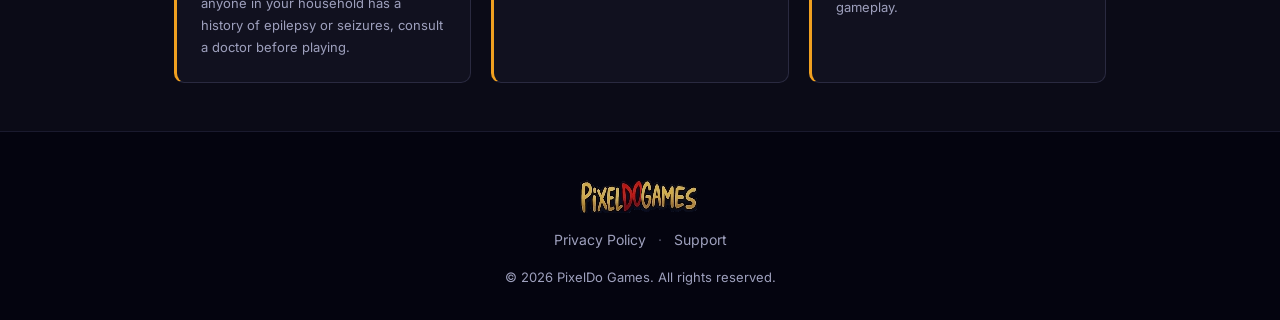
==== commit 74a1b06c: "Move game site to /ringbornascension and redirect root Serve the marketing site from the ringbornasc" ====
--- a/index.html
+++ b/index.html
@@ -3,234 +3,12 @@
 <head>
   <meta charset="utf-8">
   <meta name="viewport" content="width=device-width, initial-scale=1">
-  <title>Ringborn Ascension</title>
-  <meta name="description" content="Ringborn Ascension — a fast-paced arcade space shooter by PixelDo Games. Pilot your ship, collect rings, arm your cannon, and survive endless waves of spikes and homing missiles.">
-  <meta property="og:title" content="Ringborn Ascension">
-  <meta property="og:description" content="Pilot your ship, collect rings, arm your cannon, and survive endless waves of spikes and homing missiles.">
-  <meta property="og:image" content="images/title.png">
-  <link rel="icon" type="image/png" href="images/hero_ship.png">
-  <link rel="preconnect" href="https://fonts.googleapis.com">
-  <link rel="preconnect" href="https://fonts.gstatic.com" crossorigin>
-  <link href="https://fonts.googleapis.com/css2?family=Press+Start+2P&family=Inter:wght@400;600;700&display=swap" rel="stylesheet">
-  <link rel="stylesheet" href="style.css">
+  <title>PixelDo Games</title>
+  <link rel="canonical" href="https://pixeldogames.com/ringbornascension/">
+  <meta http-equiv="refresh" content="0; url=/ringbornascension/">
+  <script>location.replace('/ringbornascension/');</script>
 </head>
 <body>
-  <header class="hero">
-    <div class="hero-inner">
-      <img src="images/title.png" alt="Ringborn Ascension" class="title-img">
-      <p class="tagline">Pilot. Collect. Evolve. Survive.</p>
-
-      <div class="store-badges">
-        <!-- TODO: replace the # below with your actual App Store and Google Play links -->
-        <a href="#" class="badge ios has-tooltip" aria-label="Download on the App Store — under development" data-tooltip="Under Development">
-          <span class="badge-prefix">Download on the</span>
-          <span class="badge-name">App Store</span>
-        </a>
-        <span class="badge android coming-soon" aria-label="Google Play — coming soon">
-          <span class="badge-prefix">Google Play</span>
-          <span class="badge-name">Coming Soon</span>
-        </span>
-      </div>
-    </div>
-    <img src="images/spike.png" alt="" class="hero-spike" aria-hidden="true">
-    <img src="images/ringlady.png" alt="" class="hero-sprite" aria-hidden="true">
-    <img src="images/hero_ship.png" alt="" class="hero-ship-deco" aria-hidden="true">
-  </header>
-
-  <section class="about">
-    <div class="container">
-      <h2>The Game</h2>
-      <p>
-        Touch and drag to pilot your spaceship. Collect rings, grab the gun to evolve into
-        the armed ship — a battle-ready fighter that fires powerful lasers.
-        Deflect spikes with your nose shield, pick up power-ups, and survive the
-        endless ascent through stages of increasing danger.
-      </p>
-      <p>
-        The further you go, the harder it gets. Enemies grow in number, move faster, and
-        evolve in ways you won't see coming. Every stage is a new test of reflexes and survival instinct.
-        <em>How far can you make it?</em>
-      </p>
-    </div>
-  </section>
-
-  <section class="features">
-    <div class="container">
-      <h2>Features</h2>
-      <div class="feature-grid">
-        <div class="feature">
-          <div class="feature-icon">🎯</div>
-          <h3>Easy to Learn</h3>
-          <p>One-finger touch control. Drag to fly, lift to stop shooting. Inertia-based flight gives every move a real sense of momentum.</p>
-        </div>
-        <div class="feature">
-          <div class="feature-icon">✈️</div>
-          <h3>It Feels Alive</h3>
-          <p>Your ship doesn't just teleport — it accelerates toward your finger, boosting thruster particles as it picks up speed. Every maneuver feels like you're actually flying.</p>
-        </div>
-        <div class="feature">
-          <div class="feature-icon">🎵</div>
-          <h3>Sound & Music</h3>
-          <p>An original soundtrack and punchy sound effects bring every clash, laser shot, and close call to life.</p>
-        </div>
-        <div class="feature">
-          <div class="feature-icon">👾</div>
-          <h3>Retro Soul, Modern Feel</h3>
-          <p>Pixel art visuals and chunky effects nod to the classics — but fluid animations, dynamic shaders, and responsive controls make it feel right at home on a modern device.</p>
-        </div>
-        <div class="feature">
-          <div class="feature-icon">🛸</div>
-          <h3>Spartan Evolution</h3>
-          <p>Collect the gun, transform your ship into the armed spaceship fighter, and unleash powerful lasers on incoming spikes.</p>
-        </div>
-        <div class="feature">
-          <div class="feature-icon">🛡️</div>
-          <h3>Nose Shield</h3>
-          <p>Your hero ship's front shield deflects spikes on contact — watch the ripple effect and send them flying back.</p>
-        </div>
-        <div class="feature">
-          <div class="feature-icon">🚀</div>
-          <h3>Endless Stages</h3>
-          <p>Every stage adds more rings, more spikes, and at higher stages — homing missiles that track your every move.</p>
-        </div>
-      </div>
-    </div>
-  </section>
-
-  <!-- <section class="powerups">
-    <div class="container">
-      <h2>Power-Ups</h2>
-      <div class="powerup-grid">
-        <div class="powerup">
-          <span class="powerup-dot" style="background:#ffffff"></span>
-          <div>
-            <h4>Health</h4>
-            <p>Restores your full health bar.</p>
-          </div>
-        </div>
-        <div class="powerup">
-          <span class="powerup-dot" style="background:#2659ff"></span>
-          <div>
-            <h4>Blue Laser</h4>
-            <p>Triples your laser damage — punch through spikes in fewer shots.</p>
-          </div>
-        </div>
-        <div class="powerup">
-          <span class="powerup-dot" style="background:#ff66ff"></span>
-          <div>
-            <h4>Fast Laser</h4>
-            <p>Quadruples your fire rate. Hold and watch the bullets fly.</p>
-          </div>
-        </div>
-        <div class="powerup">
-          <span class="powerup-dot" style="background:#ff760d"></span>
-          <div>
-            <h4>Ball Laser</h4>
-            <p>Fires a glowing orb that explodes on impact, launching eight lasers in every direction.</p>
-          </div>
-        </div>
-        <div class="powerup">
-          <span class="powerup-dot" style="background:#1affd9"></span>
-          <div>
-            <h4>Shield</h4>
-            <p>Five seconds of total invincibility. Run straight through anything.</p>
-          </div>
-        </div>
-        <div class="powerup">
-          <span class="powerup-dot" style="background:#ffd933"></span>
-          <div>
-            <h4>Armor</h4>
-            <p>Halves the damage you take from every hit. Your ship glows blue while active.</p>
-          </div>
-        </div>
-      </div>
-    </div>
-  </section> -->
-
-  <section class="screenshots">
-    <div class="container">
-      <h2>Screenshots</h2>
-      <div class="shot-grid">
-        <img src="images/Screenshot1.png" alt="Hero ship with shield deflecting spikes" class="shot">
-        <img src="images/Screenshot2.png" alt="Hero ship flying through rings with thruster trail" class="shot">
-        <img src="images/Screenshot3.png" alt="Spartan ship firing blue lasers at spikes" class="shot">
-        <img src="images/Screenshot4.png" alt="Spartan ship firing blue lasers at spikes" class="shot">
-        <img src="images/Screenshot5.png" alt="Spartan ship firing blue lasers at spikes" class="shot">
-      </div>
-    </div>
-  </section>
-
-  <div id="lightbox" class="lightbox" role="dialog" aria-modal="true" aria-label="Screenshot preview">
-    <button class="lightbox-close" aria-label="Close">&times;</button>
-    <img class="lightbox-img" alt="">
-  </div>
-
-  <section class="warnings">
-    <div class="container">
-      <div class="warning-grid">
-        <div class="warning-card">
-          <div class="warning-icon">⚠️</div>
-          <h3>Photosensitivity Warning</h3>
-          <p>This game contains flashing lights and rapidly changing colors that may cause discomfort or seizures in people with photosensitive epilepsy. If you or anyone in your household has a history of epilepsy or seizures, consult a doctor before playing.</p>
-        </div>
-        <div class="warning-card">
-          <div class="warning-icon">🔊</div>
-          <h3>Volume Warning</h3>
-          <p>This game contains loud sound effects and music. Please lower your volume before putting on headphones.</p>
-        </div>
-        <div class="warning-card">
-          <div class="warning-icon">💳</div>
-          <h3>In-App Purchases</h3>
-          <p>This game contains optional in-app purchases. Purchases can be managed and disabled in your device settings.</p>
-        </div>
-      </div>
-    </div>
-  </section>
-
-  <footer>
-    <div class="container footer-inner">
-      <img src="images/studio.png" alt="PixelDo Games" class="studio-logo">
-      <div class="footer-links">
-        <a href="privacy.html">Privacy Policy</a>
-        <span class="sep">·</span>
-        <a href="support.html">Support</a>
-      </div>
-      <p class="copy">© <span id="year"></span> PixelDo Games. All rights reserved.</p>
-    </div>
-  </footer>
-
-  <script>
-    document.getElementById('year').textContent = new Date().getFullYear();
-
-    // Lightbox
-    (function() {
-      var lb = document.getElementById('lightbox');
-      var lbImg = lb.querySelector('.lightbox-img');
-      var closeBtn = lb.querySelector('.lightbox-close');
-
-      document.querySelectorAll('.shot').forEach(function(img) {
-        img.addEventListener('click', function() {
-          lbImg.src = img.src;
-          lbImg.alt = img.alt;
-          lb.classList.add('open');
-          document.body.style.overflow = 'hidden';
-        });
-      });
-
-      function close() {
-        lb.classList.remove('open');
-        document.body.style.overflow = '';
-        lbImg.src = '';
-      }
-
-      closeBtn.addEventListener('click', close);
-      lb.addEventListener('click', function(e) {
-        if (e.target === lb) close();
-      });
-      document.addEventListener('keydown', function(e) {
-        if (e.key === 'Escape' && lb.classList.contains('open')) close();
-      });
-    })();
-  </script>
+  <p><a href="/ringbornascension/">Ringborn Ascension</a></p>
 </body>
-</html>
+</html>
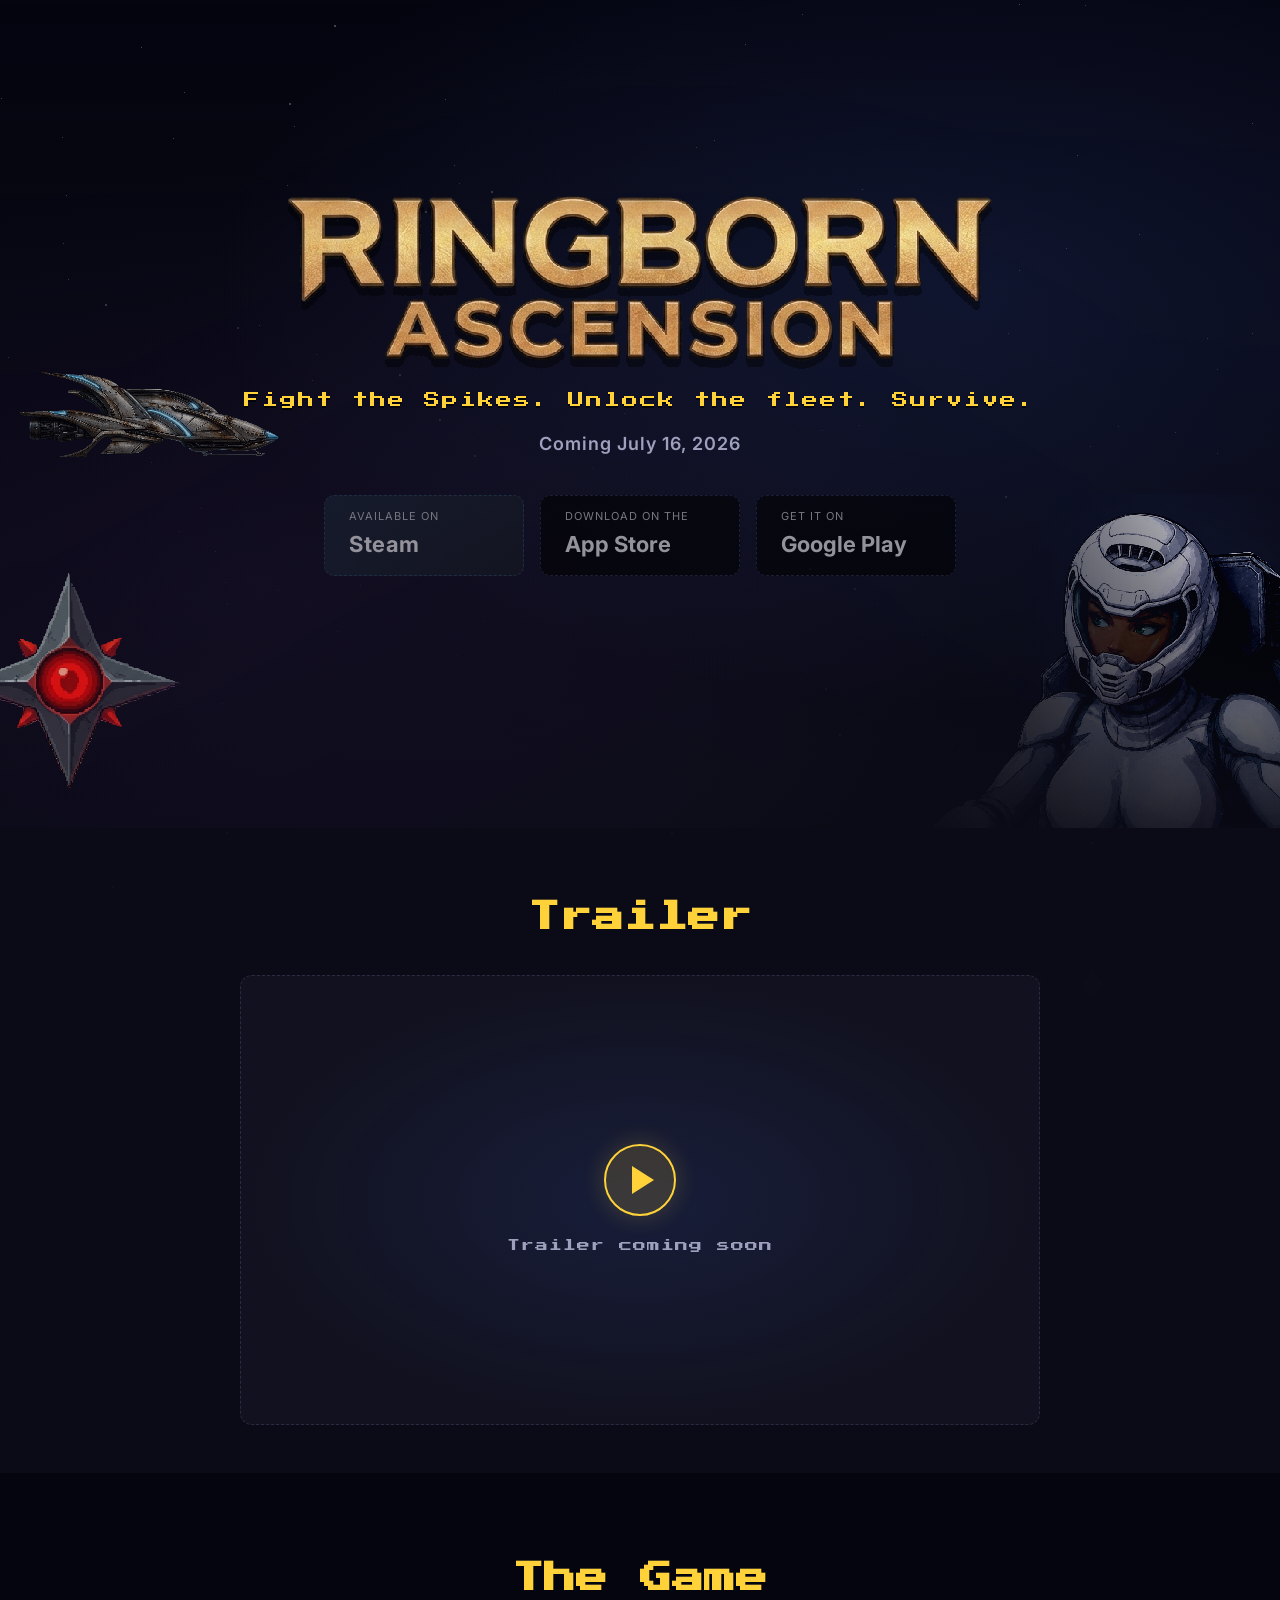
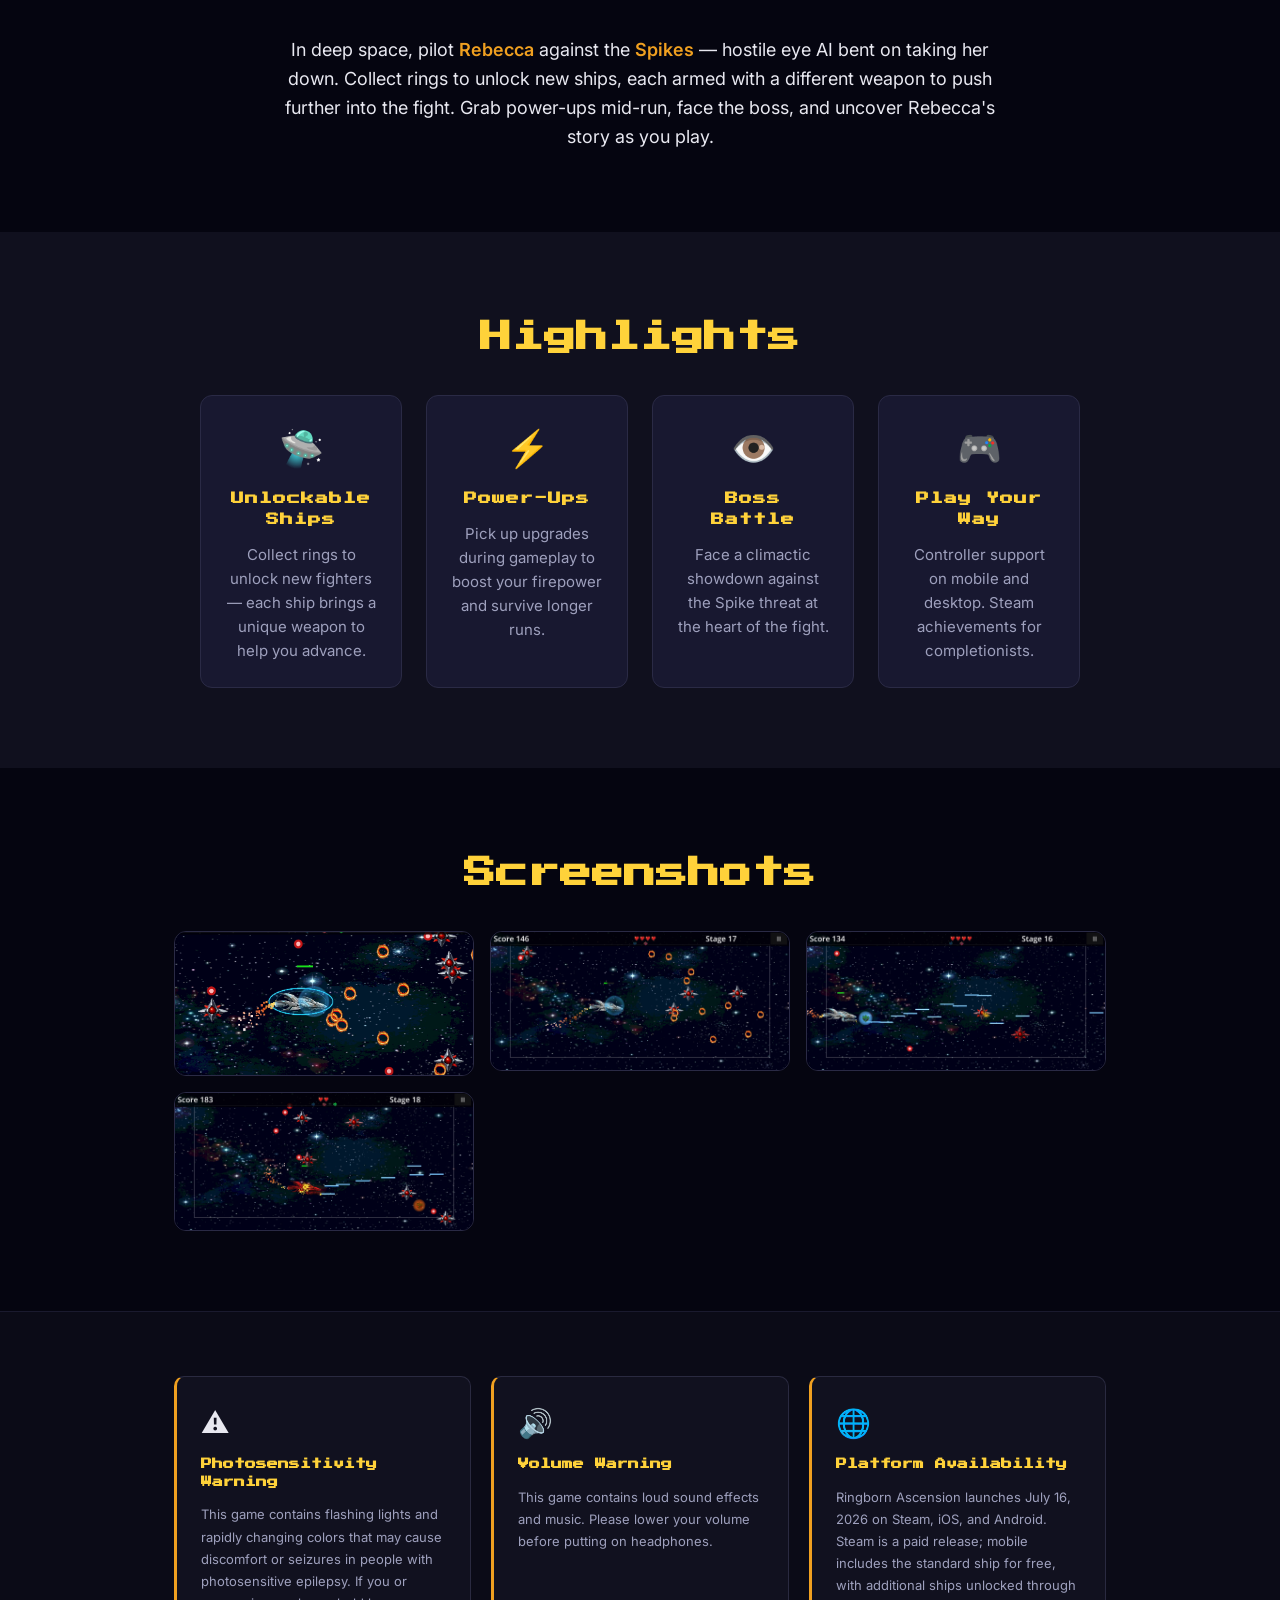
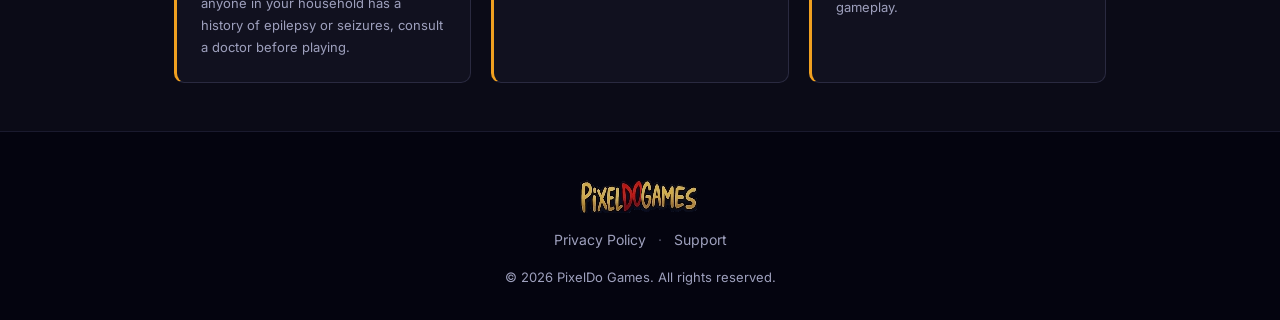
==== commit 0ed037cd: "fix some icon issue" ====
--- a/index.html
+++ b/index.html
@@ -5,10 +5,20 @@
   <meta name="viewport" content="width=device-width, initial-scale=1">
   <title>PixelDo Games</title>
   <link rel="canonical" href="https://pixeldogames.com/ringbornascension/">
-  <meta http-equiv="refresh" content="0; url=/ringbornascension/">
-  <script>location.replace('/ringbornascension/');</script>
+  <script>
+    if (location.protocol === 'file:') {
+      location.replace('ringbornascension/index.html');
+    } else {
+      location.replace('/ringbornascension/');
+    }
+  </script>
 </head>
 <body>
-  <p><a href="/ringbornascension/">Ringborn Ascension</a></p>
+  <p><a href="ringbornascension/index.html" id="link">Ringborn Ascension</a></p>
+  <script>
+    if (location.protocol !== 'file:') {
+      document.getElementById('link').href = '/ringbornascension/';
+    }
+  </script>
 </body>
 </html>
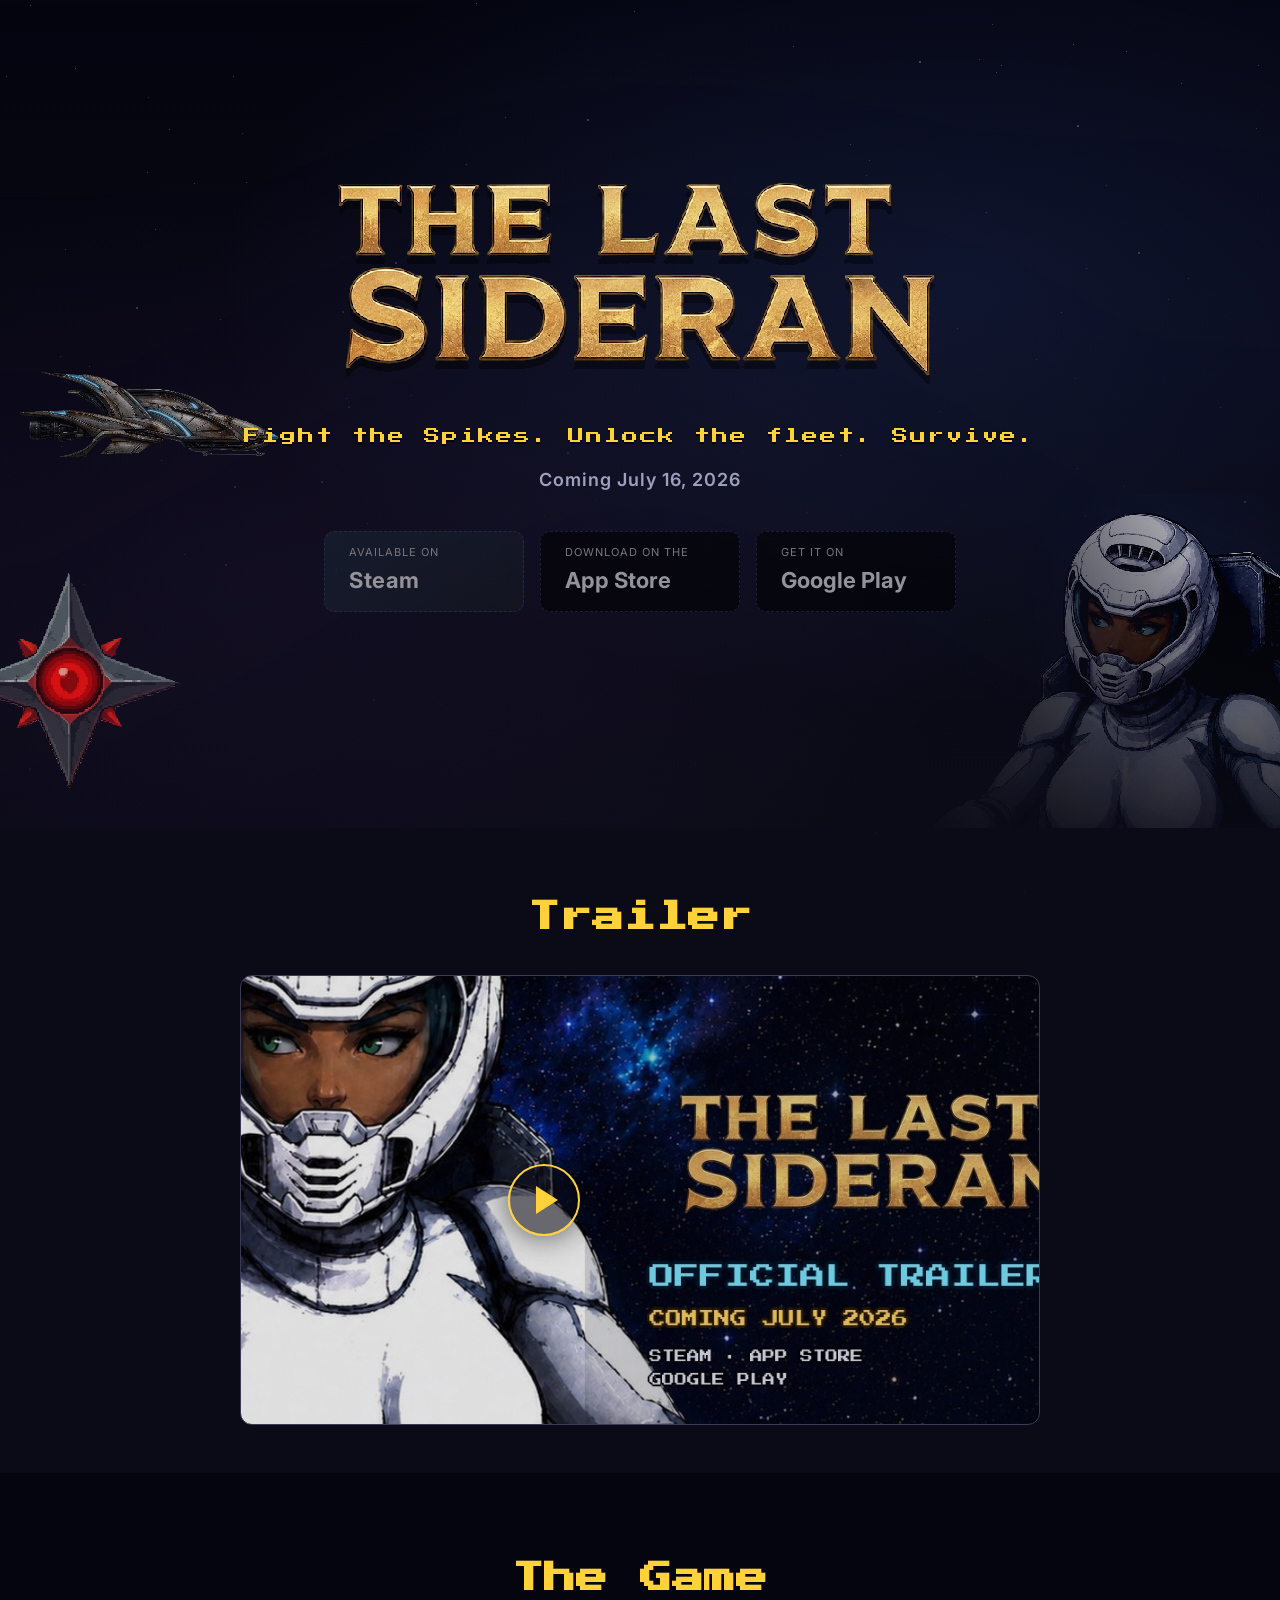
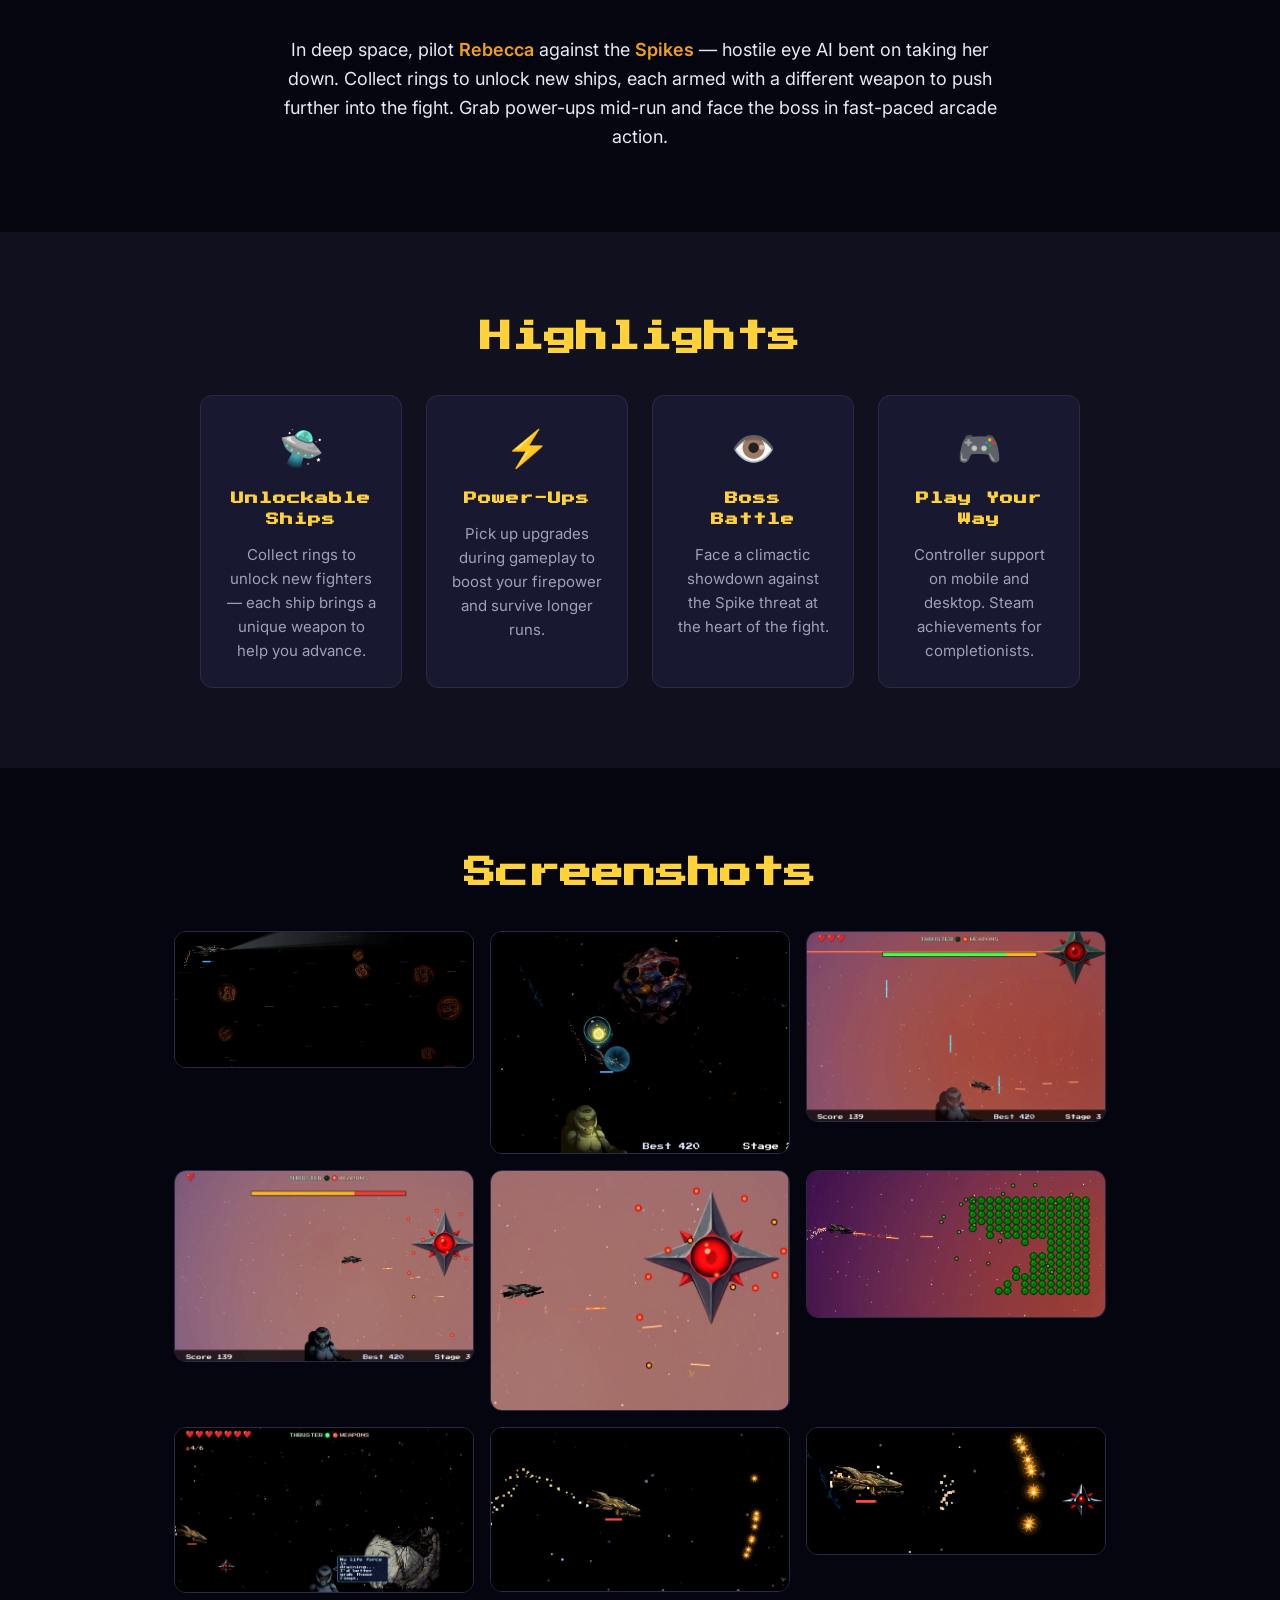
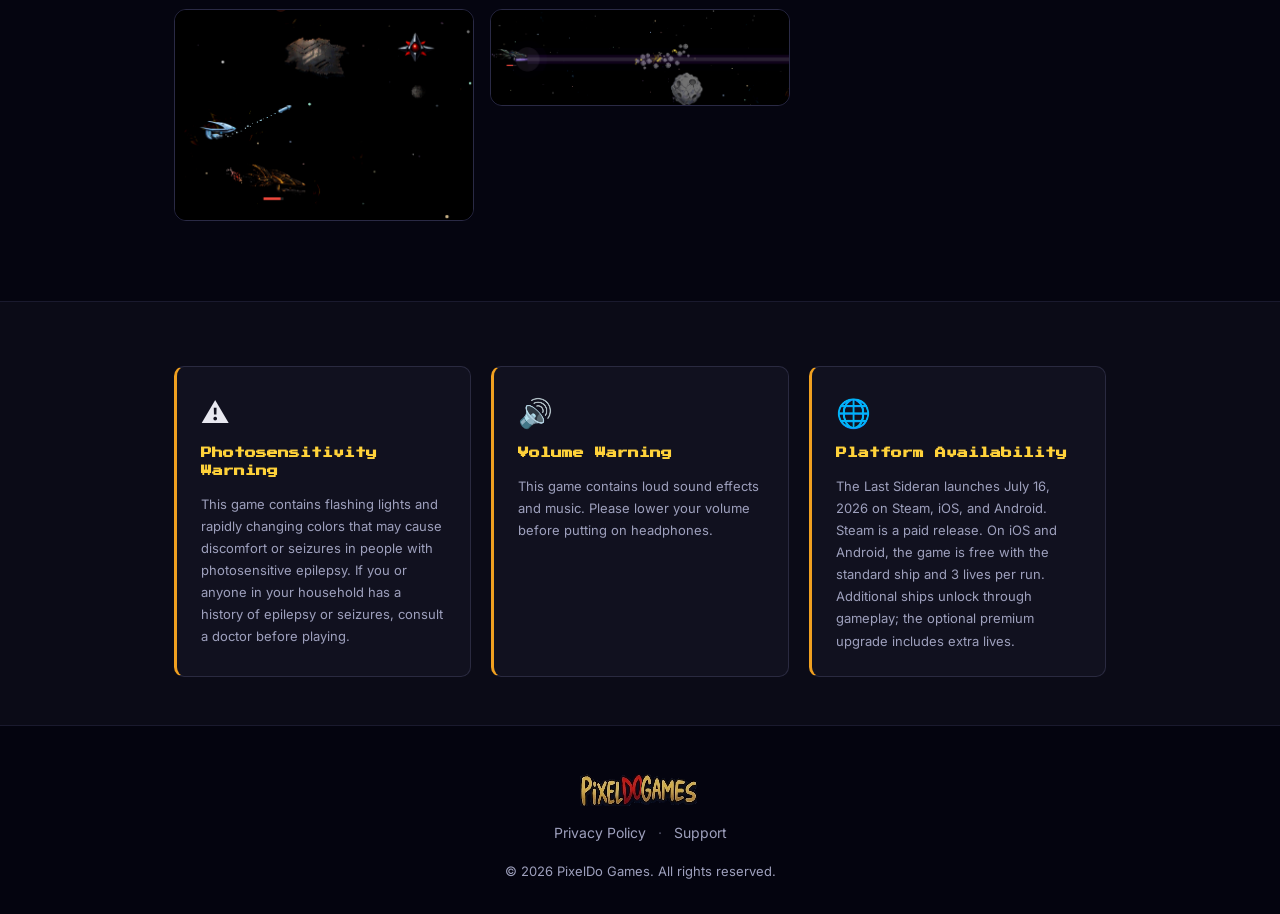
==== commit e02deaa3: "rebranding" ====
--- a/index.html
+++ b/index.html
@@ -4,20 +4,20 @@
   <meta charset="utf-8">
   <meta name="viewport" content="width=device-width, initial-scale=1">
   <title>PixelDo Games</title>
-  <link rel="canonical" href="https://pixeldogames.com/ringbornascension/">
+  <link rel="canonical" href="https://pixeldogames.com/thelastsideran/">
   <script>
     if (location.protocol === 'file:') {
-      location.replace('ringbornascension/index.html');
+      location.replace('thelastsideran/index.html');
     } else {
-      location.replace('/ringbornascension/');
+      location.replace('/thelastsideran/');
     }
   </script>
 </head>
 <body>
-  <p><a href="ringbornascension/index.html" id="link">Ringborn Ascension</a></p>
+  <p><a href="thelastsideran/index.html" id="link">The Last Sideran</a></p>
   <script>
     if (location.protocol !== 'file:') {
-      document.getElementById('link').href = '/ringbornascension/';
+      document.getElementById('link').href = '/thelastsideran/';
     }
   </script>
 </body>
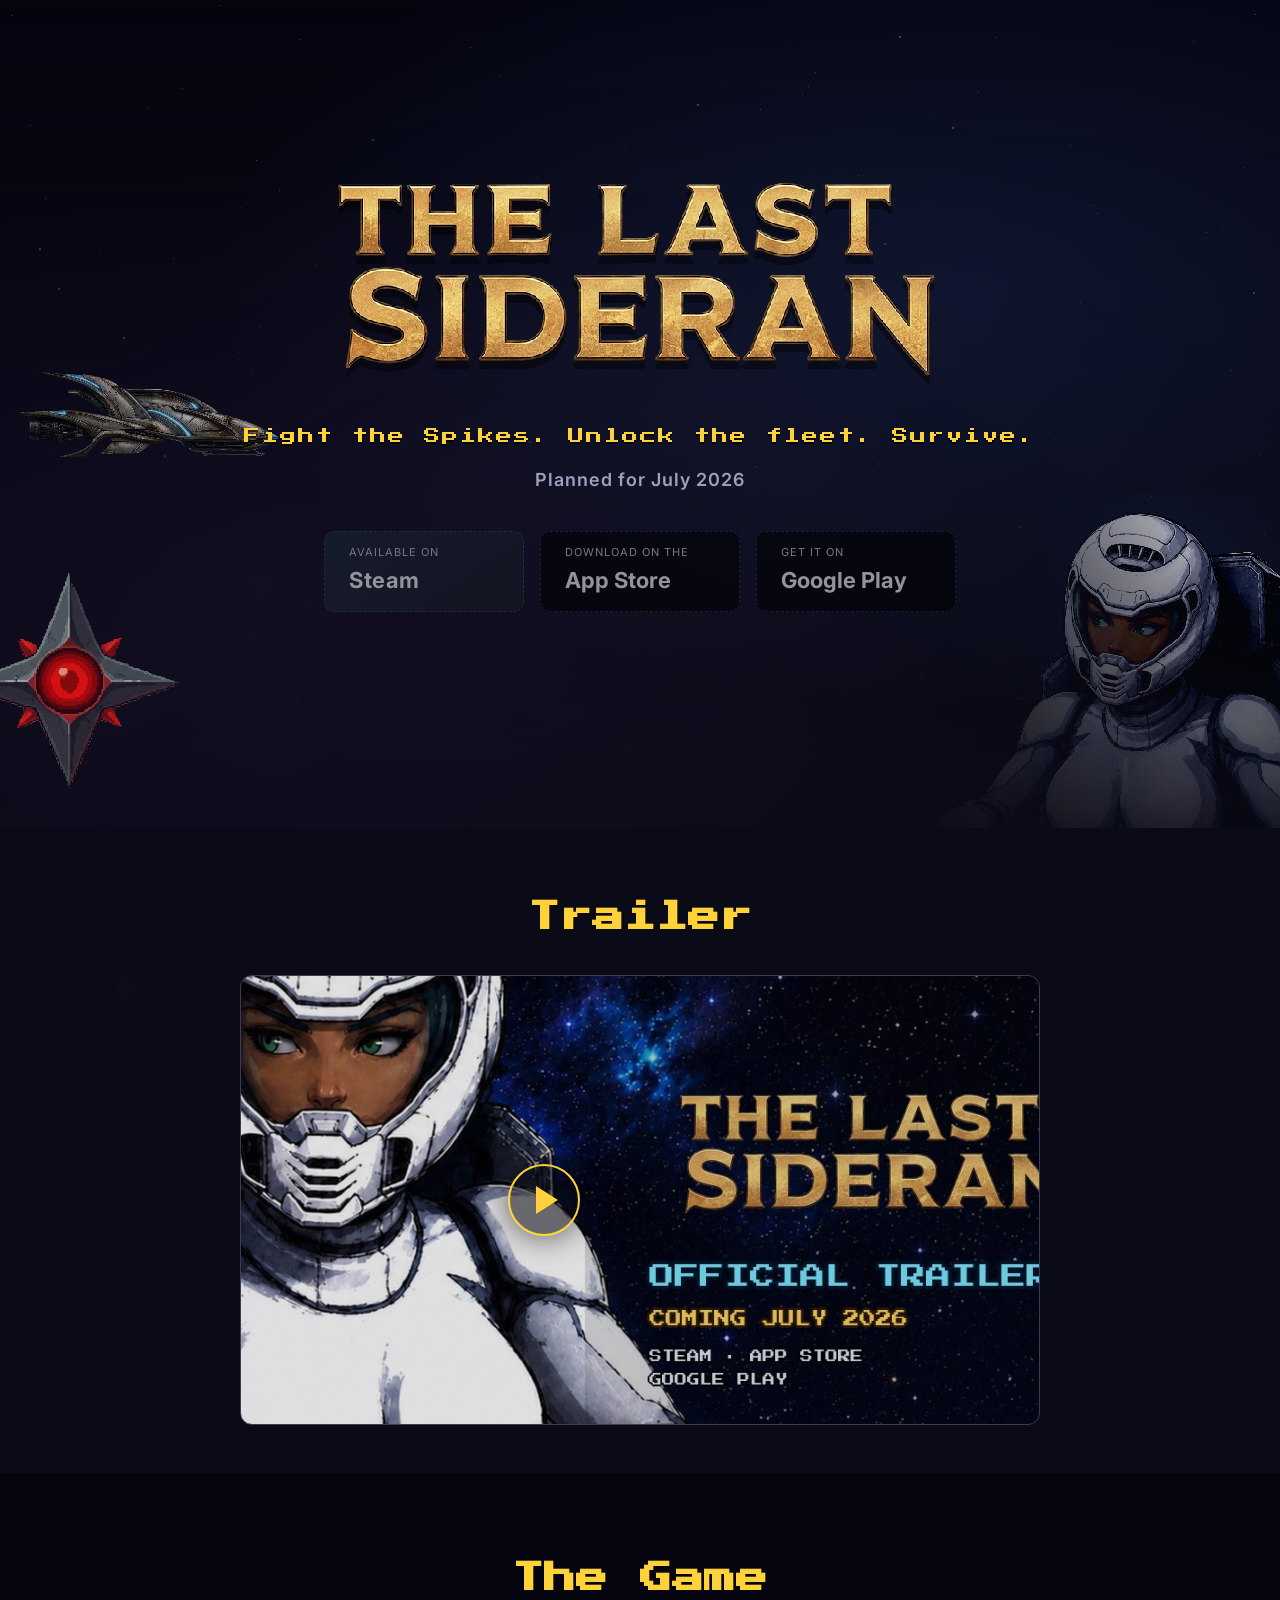
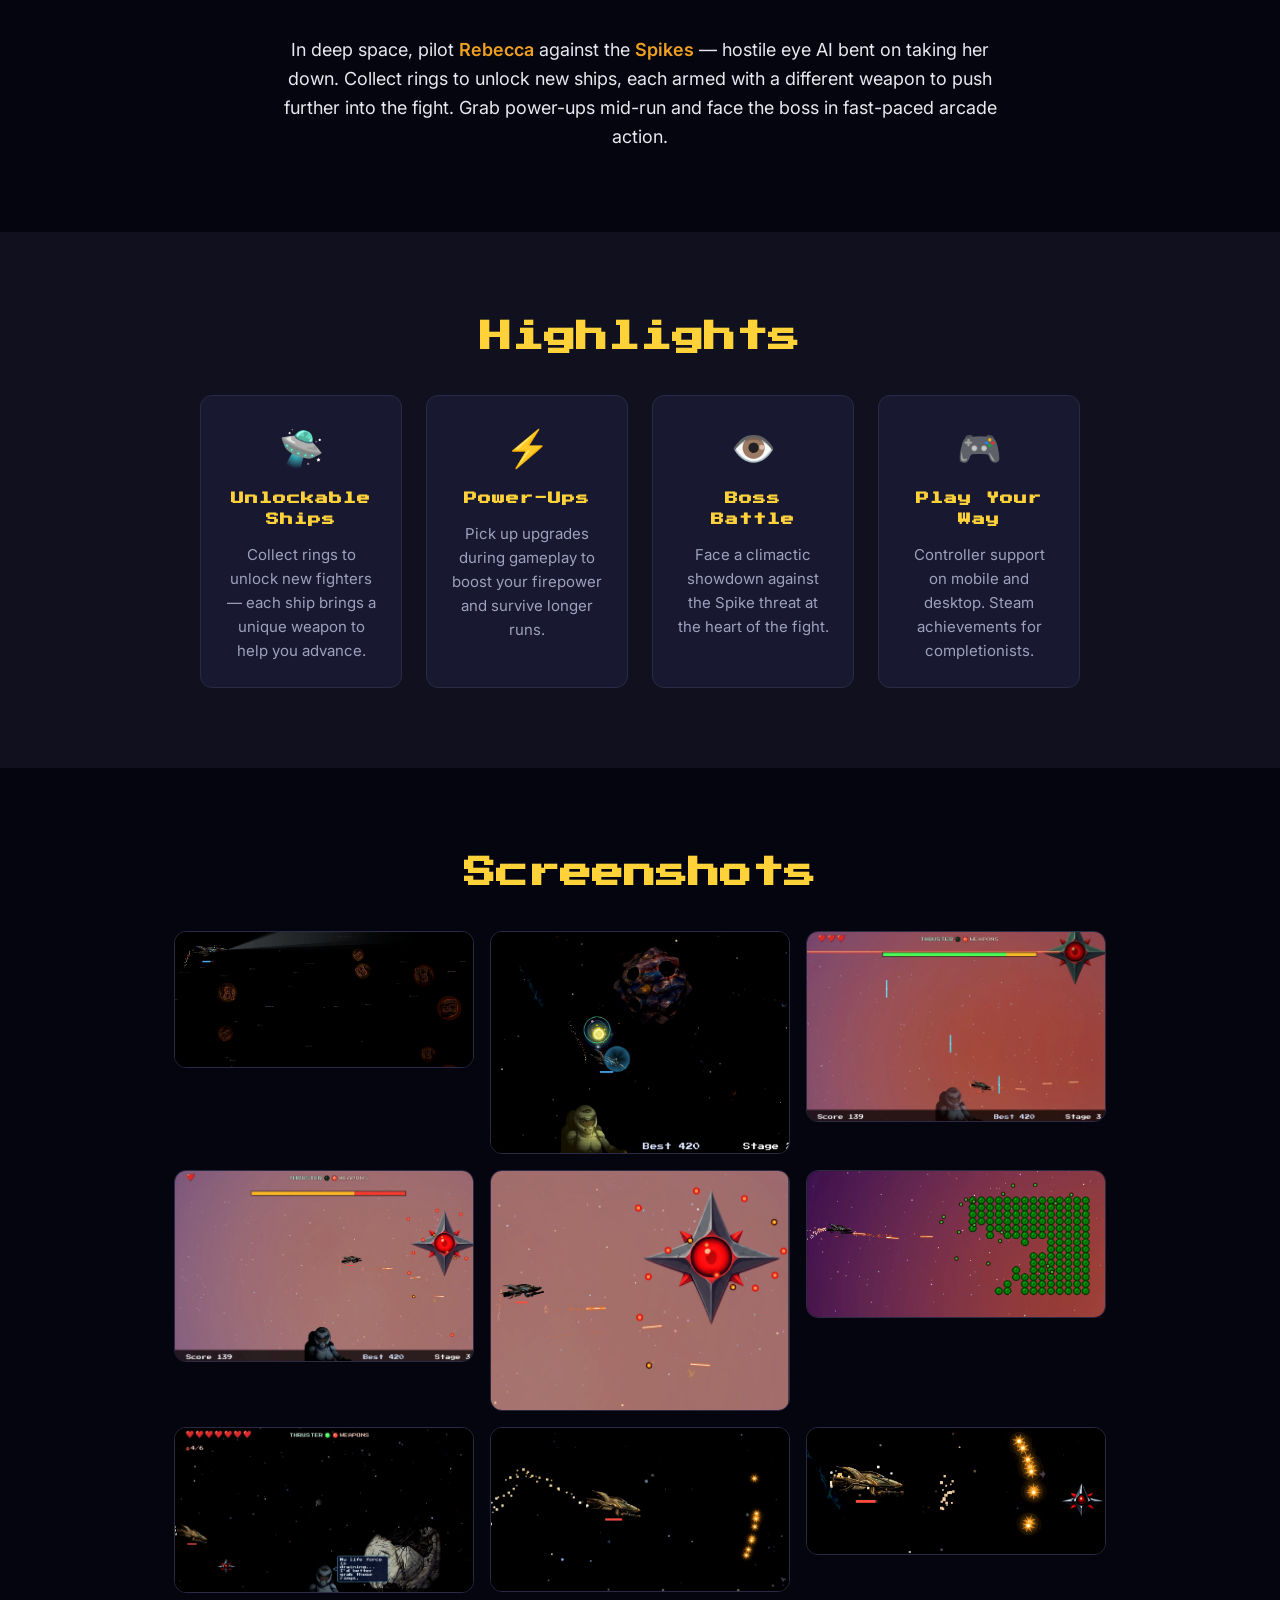
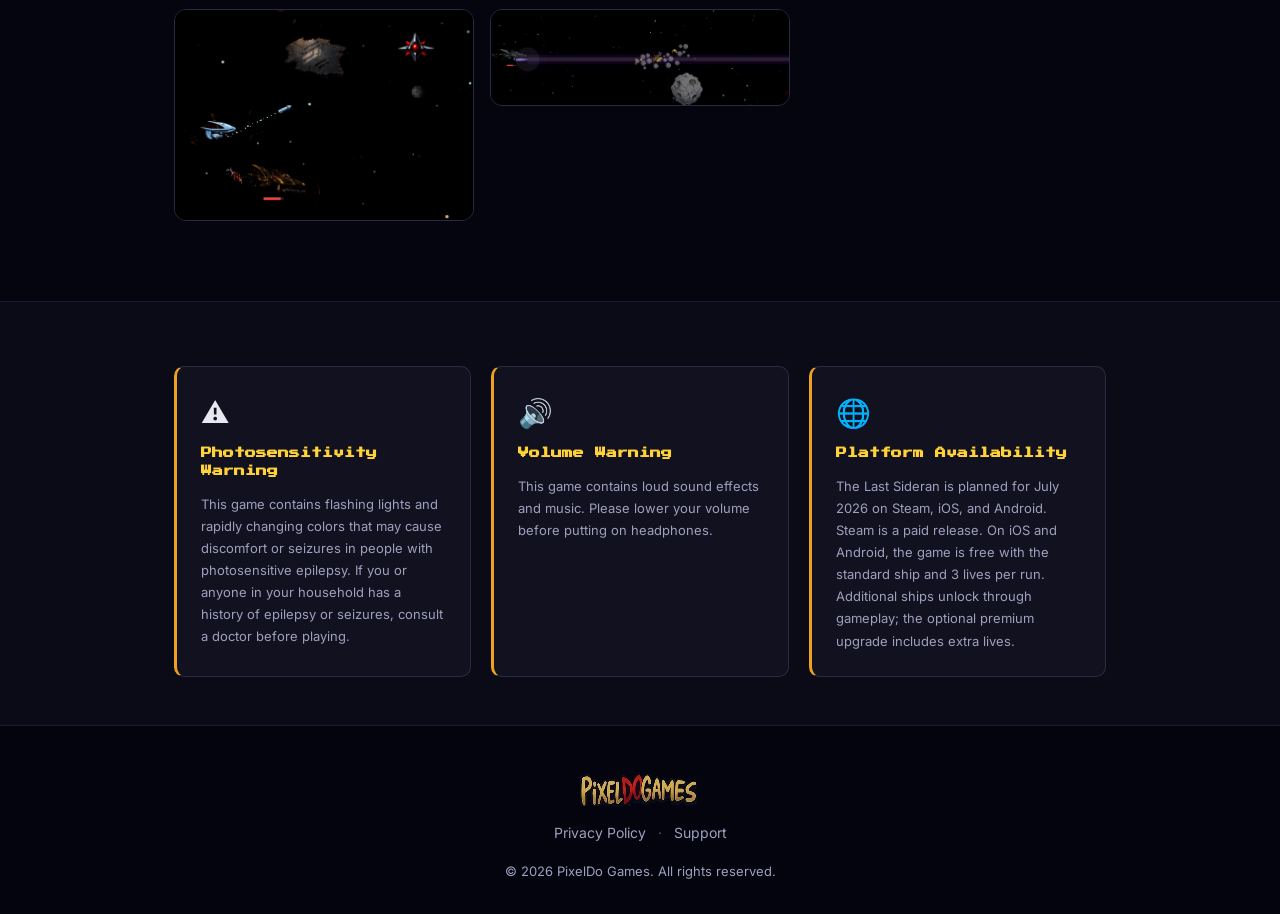
==== commit 3108bfd1: "Expect the warnings to clear over a few days to a couple of weeks as Google recrawls. The Page with " ====
--- a/index.html
+++ b/index.html
@@ -5,6 +5,7 @@
   <meta name="viewport" content="width=device-width, initial-scale=1">
   <title>PixelDo Games</title>
   <link rel="canonical" href="https://pixeldogames.com/thelastsideran/">
+  <meta http-equiv="refresh" content="0; url=thelastsideran/">
   <script>
     if (location.protocol === 'file:') {
       location.replace('thelastsideran/index.html');
